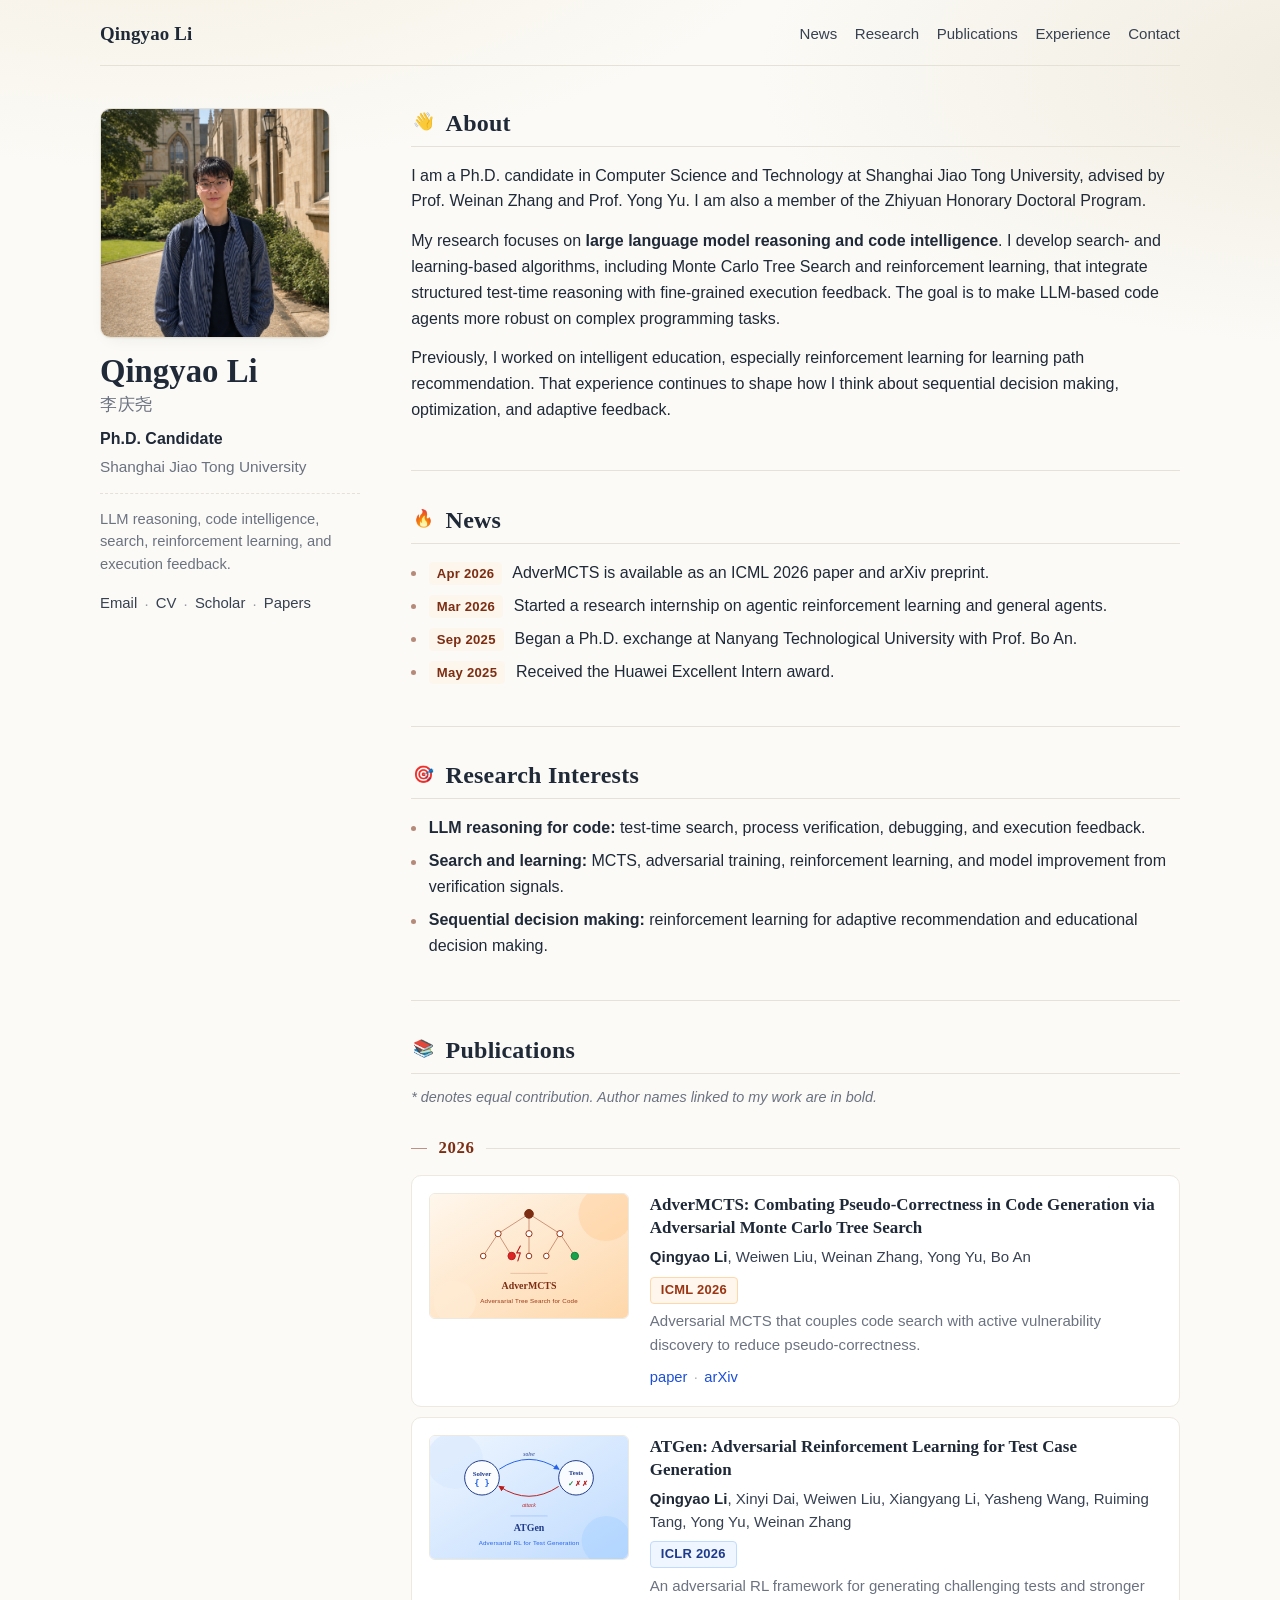
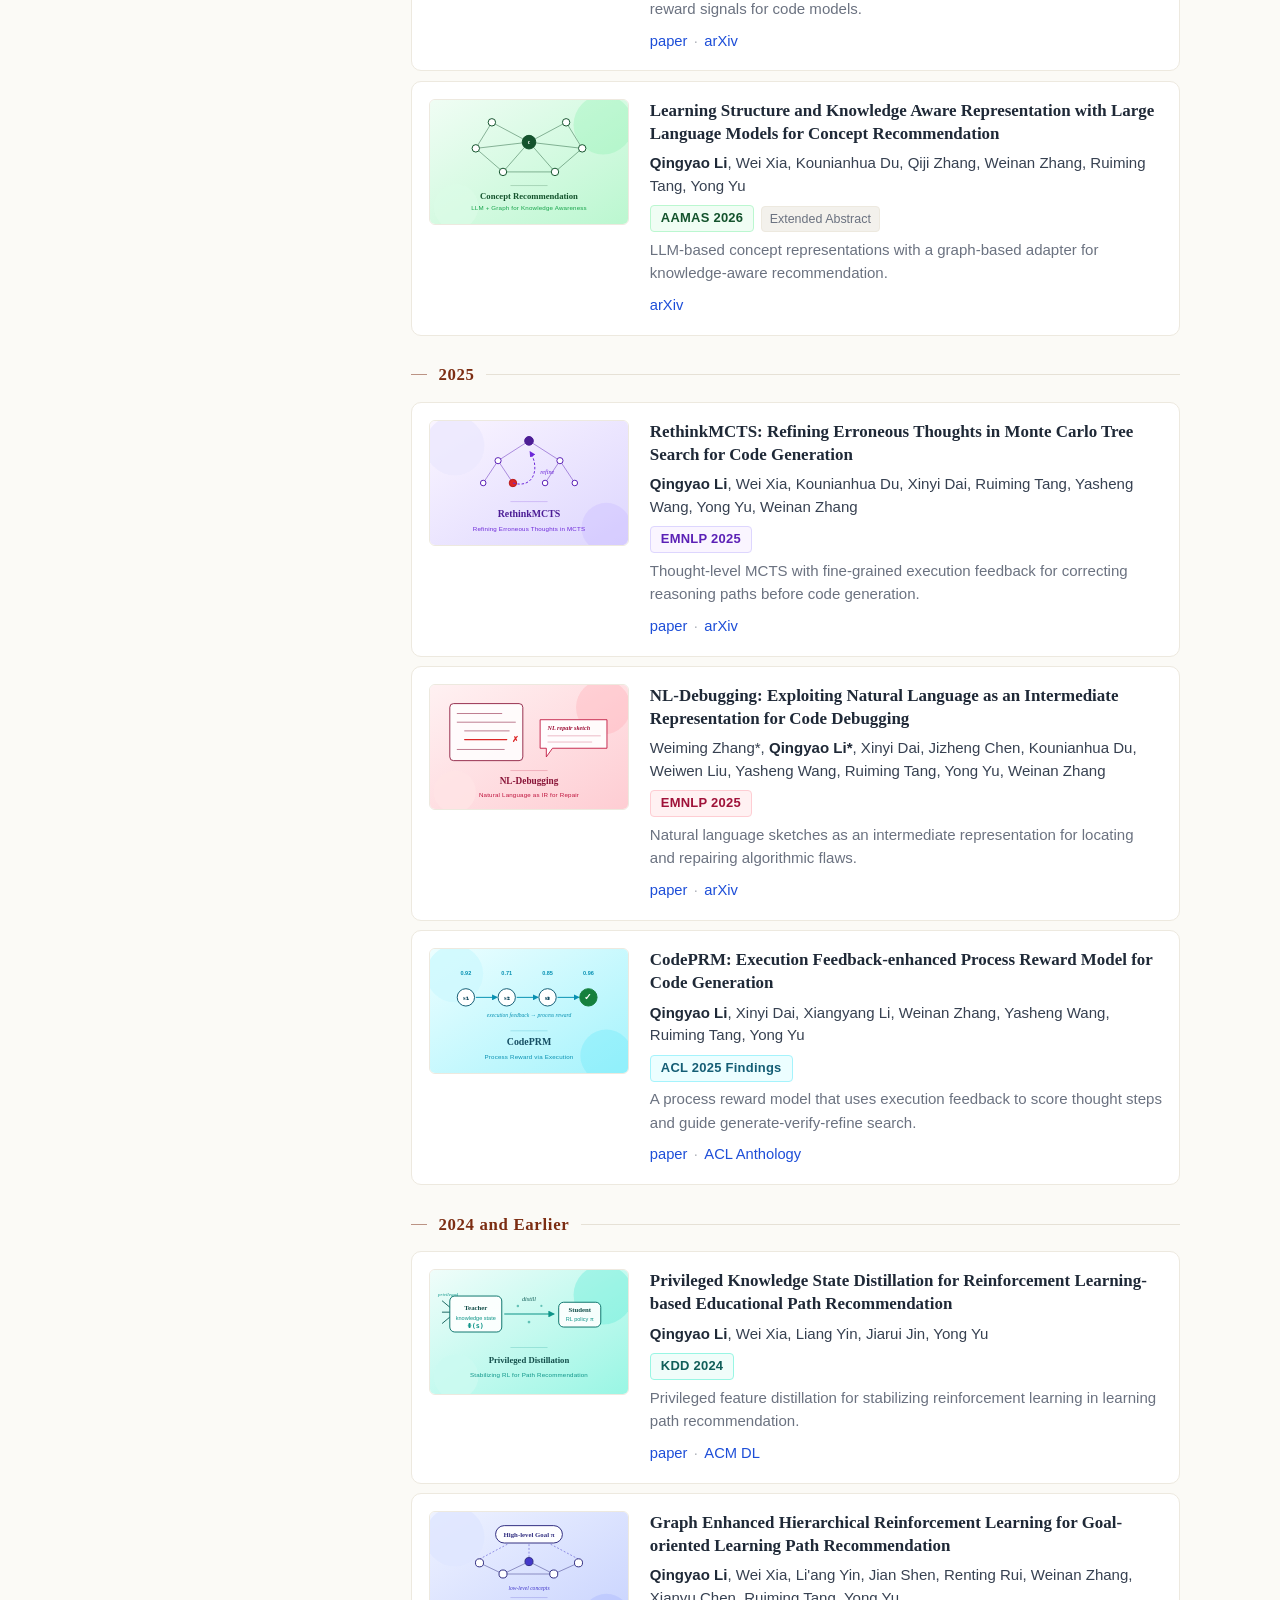
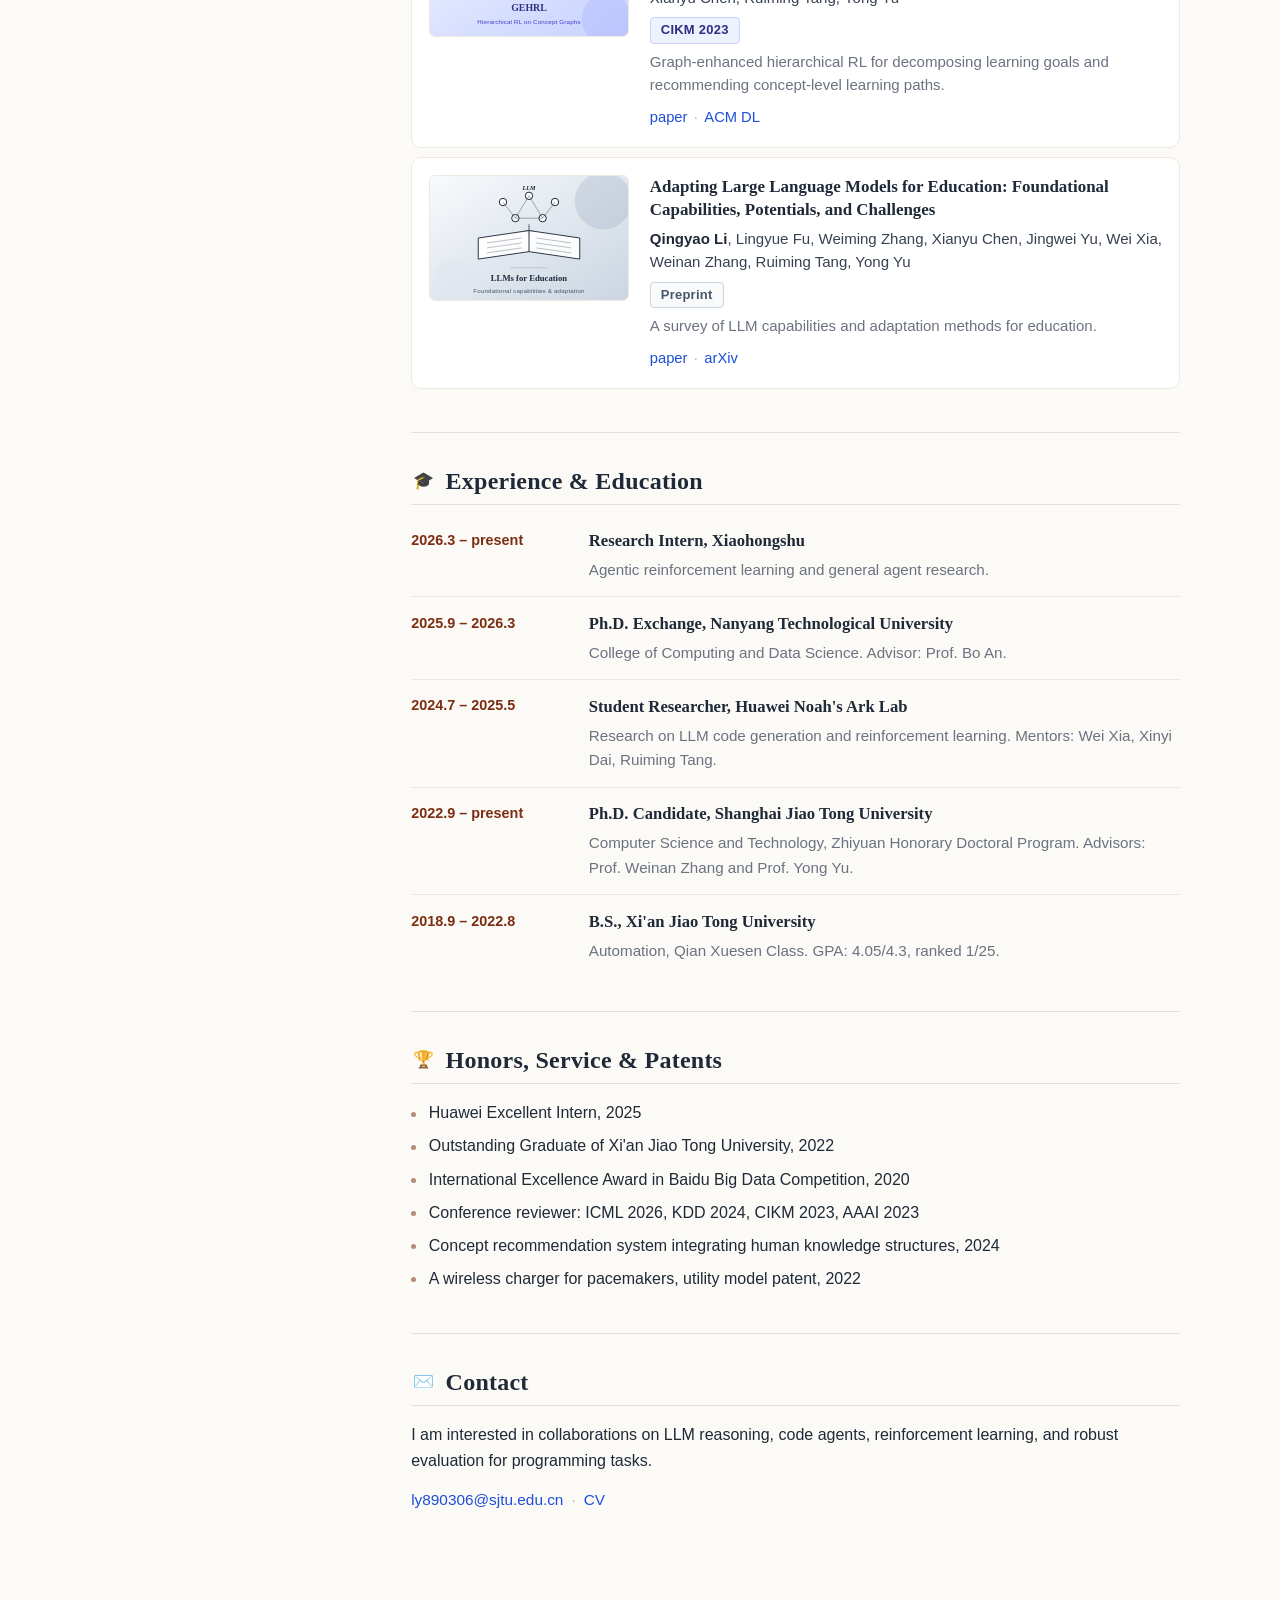
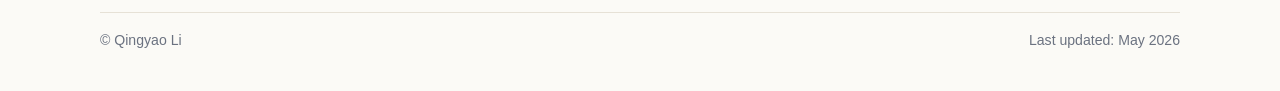
==== index.html @ 9f061610 "Initial academic homepage" ====
<!doctype html>
<html lang="en">
  <head>
    <meta charset="utf-8">
    <meta name="viewport" content="width=device-width, initial-scale=1">
    <title>Qingyao Li</title>
    <meta
      name="description"
      content="Qingyao Li is a Ph.D. candidate at Shanghai Jiao Tong University working on LLM reasoning, code intelligence, search, reinforcement learning, and execution feedback."
    >
    <meta property="og:title" content="Qingyao Li">
    <meta
      property="og:description"
      content="Ph.D. candidate in Computer Science at Shanghai Jiao Tong University. Research on LLM reasoning and code intelligence."
    >
    <meta property="og:type" content="website">
    <meta property="og:image" content="assets/img/profile.png">
    <link rel="stylesheet" href="assets/css/styles.css">
  </head>
  <body>
    <a class="skip-link" href="#main">Skip to content</a>

    <div class="page">
      <header class="topbar">
        <a class="site-name" href="#top">Qingyao Li</a>
        <nav class="topnav" aria-label="Primary navigation">
          <a href="#news">News</a>
          <a href="#research">Research</a>
          <a href="#publications">Publications</a>
          <a href="#experience">Experience</a>
          <a href="#contact">Contact</a>
        </nav>
      </header>

      <div class="layout" id="top">
        <aside class="profile">
          <img class="profile-photo" src="assets/img/profile.png" alt="Portrait of Qingyao Li">
          <h1>Qingyao Li</h1>
          <p class="name-cn">李庆尧</p>
          <p class="role">Ph.D. Candidate</p>
          <p class="affiliation">Shanghai Jiao Tong University</p>
          <p class="focus">LLM reasoning, code intelligence, search, reinforcement learning, and execution feedback.</p>
          <div class="profile-links" aria-label="Profile links">
            <a href="mailto:ly890306@sjtu.edu.cn">Email</a>
            <span aria-hidden="true">·</span>
            <a href="assets/cv/QingyaoLi_CV_English.pdf">CV</a>
            <span aria-hidden="true">·</span>
            <a href="https://scholar.google.com/">Scholar</a>
            <span aria-hidden="true">·</span>
            <a href="#publications">Papers</a>
          </div>
        </aside>

        <main id="main" class="content">
          <section class="intro" aria-labelledby="intro-title">
            <h2 id="intro-title"><span class="h2-icon" aria-hidden="true">👋</span>About</h2>
            <p>
              I am a Ph.D. candidate in Computer Science and Technology at Shanghai Jiao Tong
              University, advised by Prof. Weinan Zhang and Prof. Yong Yu. I am also a member of
              the Zhiyuan Honorary Doctoral Program.
            </p>
            <p>
              My research focuses on <strong>large language model reasoning and code intelligence</strong>.
              I develop search- and learning-based algorithms, including Monte Carlo Tree Search and
              reinforcement learning, that integrate structured test-time reasoning with fine-grained
              execution feedback. The goal is to make LLM-based code agents more robust on complex
              programming tasks.
            </p>
            <p>
              Previously, I worked on intelligent education, especially reinforcement learning for
              learning path recommendation. That experience continues to shape how I think about
              sequential decision making, optimization, and adaptive feedback.
            </p>
          </section>

          <section id="news" aria-labelledby="news-title">
            <h2 id="news-title"><span class="h2-icon" aria-hidden="true">🔥</span>News</h2>
            <ul class="news-list">
              <li><span>Apr 2026</span> AdverMCTS is available as an ICML 2026 paper and arXiv preprint.</li>
              <li><span>Mar 2026</span> Started a research internship on agentic reinforcement learning and general agents.</li>
              <li><span>Sep 2025</span> Began a Ph.D. exchange at Nanyang Technological University with Prof. Bo An.</li>
              <li><span>May 2025</span> Received the Huawei Excellent Intern award.</li>
            </ul>
          </section>

          <section id="research" aria-labelledby="research-title">
            <h2 id="research-title"><span class="h2-icon" aria-hidden="true">🎯</span>Research Interests</h2>
            <ul class="interest-list">
              <li><strong>LLM reasoning for code:</strong> test-time search, process verification, debugging, and execution feedback.</li>
              <li><strong>Search and learning:</strong> MCTS, adversarial training, reinforcement learning, and model improvement from verification signals.</li>
              <li><strong>Sequential decision making:</strong> reinforcement learning for adaptive recommendation and educational decision making.</li>
            </ul>
          </section>

          <section id="publications" aria-labelledby="publications-title">
            <h2 id="publications-title"><span class="h2-icon" aria-hidden="true">📚</span>Publications</h2>
            <p class="note">* denotes equal contribution. Author names linked to my work are in bold.</p>

            <h3 class="year-heading"><span>2026</span></h3>

            <article class="pub-item">
              <a class="pub-teaser" href="https://arxiv.org/abs/2604.10449" aria-label="AdverMCTS teaser">
                <img src="assets/img/teasers/advermcts.svg" alt="MCTS tree with one branch flagged as adversarial — AdverMCTS">
              </a>
              <div class="pub-body">
                <h4>AdverMCTS: Combating Pseudo-Correctness in Code Generation via Adversarial Monte Carlo Tree Search</h4>
                <p class="authors"><strong>Qingyao Li</strong>, Weiwen Liu, Weinan Zhang, Yong Yu, Bo An</p>
                <p class="venue"><span class="venue-badge venue-icml">ICML 2026</span></p>
                <p class="summary">Adversarial MCTS that couples code search with active vulnerability discovery to reduce pseudo-correctness.</p>
                <p class="links">
                  <a href="assets/papers/advermcts-icml2026.pdf">paper</a>
                  <span aria-hidden="true">·</span>
                  <a href="https://arxiv.org/abs/2604.10449">arXiv</a>
                </p>
              </div>
            </article>

            <article class="pub-item">
              <a class="pub-teaser" href="https://arxiv.org/abs/2510.14635" aria-label="ATGen teaser">
                <img src="assets/img/teasers/atgen.svg" alt="Solver and adversary in a min-max loop — ATGen">
              </a>
              <div class="pub-body">
                <h4>ATGen: Adversarial Reinforcement Learning for Test Case Generation</h4>
                <p class="authors"><strong>Qingyao Li</strong>, Xinyi Dai, Weiwen Liu, Xiangyang Li, Yasheng Wang, Ruiming Tang, Yong Yu, Weinan Zhang</p>
                <p class="venue"><span class="venue-badge venue-iclr">ICLR 2026</span></p>
                <p class="summary">An adversarial RL framework for generating challenging tests and stronger reward signals for code models.</p>
                <p class="links">
                  <a href="assets/papers/atgen-iclr2026.pdf">paper</a>
                  <span aria-hidden="true">·</span>
                  <a href="https://arxiv.org/abs/2510.14635">arXiv</a>
                </p>
              </div>
            </article>

            <article class="pub-item">
              <a class="pub-teaser" href="https://arxiv.org/abs/2405.12442" aria-label="Concept Recommendation teaser">
                <img src="assets/img/teasers/concept-rec.svg" alt="Knowledge graph with central concept node — Concept Recommendation">
              </a>
              <div class="pub-body">
                <h4>Learning Structure and Knowledge Aware Representation with Large Language Models for Concept Recommendation</h4>
                <p class="authors"><strong>Qingyao Li</strong>, Wei Xia, Kounianhua Du, Qiji Zhang, Weinan Zhang, Ruiming Tang, Yong Yu</p>
                <p class="venue"><span class="venue-badge venue-aamas">AAMAS 2026</span> <span class="venue-tag">Extended Abstract</span></p>
                <p class="summary">LLM-based concept representations with a graph-based adapter for knowledge-aware recommendation.</p>
                <p class="links">
                  <a href="https://arxiv.org/abs/2405.12442">arXiv</a>
                </p>
              </div>
            </article>

            <h3 class="year-heading"><span>2025</span></h3>

            <article class="pub-item">
              <a class="pub-teaser" href="https://www.arxiv.org/abs/2409.09584" aria-label="RethinkMCTS teaser">
                <img src="assets/img/teasers/rethinkmcts.svg" alt="MCTS tree with rethink loop on an erroneous thought — RethinkMCTS">
              </a>
              <div class="pub-body">
                <h4>RethinkMCTS: Refining Erroneous Thoughts in Monte Carlo Tree Search for Code Generation</h4>
                <p class="authors"><strong>Qingyao Li</strong>, Wei Xia, Kounianhua Du, Xinyi Dai, Ruiming Tang, Yasheng Wang, Yong Yu, Weinan Zhang</p>
                <p class="venue"><span class="venue-badge venue-emnlp">EMNLP 2025</span></p>
                <p class="summary">Thought-level MCTS with fine-grained execution feedback for correcting reasoning paths before code generation.</p>
                <p class="links">
                  <a href="assets/papers/rethinkmcts-emnlp2025.pdf">paper</a>
                  <span aria-hidden="true">·</span>
                  <a href="https://www.arxiv.org/abs/2409.09584">arXiv</a>
                </p>
              </div>
            </article>

            <article class="pub-item">
              <a class="pub-teaser" href="https://arxiv.org/abs/2505.15356" aria-label="NL-Debugging teaser">
                <img src="assets/img/teasers/nl-debugging.svg" alt="Code block with a natural language repair sketch — NL-Debugging">
              </a>
              <div class="pub-body">
                <h4>NL-Debugging: Exploiting Natural Language as an Intermediate Representation for Code Debugging</h4>
                <p class="authors">Weiming Zhang*, <strong>Qingyao Li*</strong>, Xinyi Dai, Jizheng Chen, Kounianhua Du, Weiwen Liu, Yasheng Wang, Ruiming Tang, Yong Yu, Weinan Zhang</p>
                <p class="venue"><span class="venue-badge venue-emnlp-rose">EMNLP 2025</span></p>
                <p class="summary">Natural language sketches as an intermediate representation for locating and repairing algorithmic flaws.</p>
                <p class="links">
                  <a href="assets/papers/nl-debugging-emnlp2025.pdf">paper</a>
                  <span aria-hidden="true">·</span>
                  <a href="https://arxiv.org/abs/2505.15356">arXiv</a>
                </p>
              </div>
            </article>

            <article class="pub-item">
              <a class="pub-teaser" href="https://aclanthology.org/2025.findings-acl.428.pdf" aria-label="CodePRM teaser">
                <img src="assets/img/teasers/codeprm.svg" alt="Chain of thought steps with process reward scores — CodePRM">
              </a>
              <div class="pub-body">
                <h4>CodePRM: Execution Feedback-enhanced Process Reward Model for Code Generation</h4>
                <p class="authors"><strong>Qingyao Li</strong>, Xinyi Dai, Xiangyang Li, Weinan Zhang, Yasheng Wang, Ruiming Tang, Yong Yu</p>
                <p class="venue"><span class="venue-badge venue-acl">ACL 2025 Findings</span></p>
                <p class="summary">A process reward model that uses execution feedback to score thought steps and guide generate-verify-refine search.</p>
                <p class="links">
                  <a href="assets/papers/codeprm-acl2025.pdf">paper</a>
                  <span aria-hidden="true">·</span>
                  <a href="https://aclanthology.org/2025.findings-acl.428.pdf">ACL Anthology</a>
                </p>
              </div>
            </article>

            <h3 class="year-heading"><span>2024 and Earlier</span></h3>

            <article class="pub-item">
              <a class="pub-teaser" href="https://dl.acm.org/doi/10.1145/3637528.3671872" aria-label="PFD teaser">
                <img src="assets/img/teasers/pfd.svg" alt="Privileged teacher distilling knowledge to an RL student policy — PFD">
              </a>
              <div class="pub-body">
                <h4>Privileged Knowledge State Distillation for Reinforcement Learning-based Educational Path Recommendation</h4>
                <p class="authors"><strong>Qingyao Li</strong>, Wei Xia, Liang Yin, Jiarui Jin, Yong Yu</p>
                <p class="venue"><span class="venue-badge venue-kdd">KDD 2024</span></p>
                <p class="summary">Privileged feature distillation for stabilizing reinforcement learning in learning path recommendation.</p>
                <p class="links">
                  <a href="assets/papers/pfd-kdd2024.pdf">paper</a>
                  <span aria-hidden="true">·</span>
                  <a href="https://dl.acm.org/doi/10.1145/3637528.3671872">ACM DL</a>
                </p>
              </div>
            </article>

            <article class="pub-item">
              <a class="pub-teaser" href="https://dl.acm.org/doi/10.1145/3583780.3614897" aria-label="GEHRL teaser">
                <img src="assets/img/teasers/gehrl.svg" alt="High-level policy steering a graph of low-level concepts — GEHRL">
              </a>
              <div class="pub-body">
                <h4>Graph Enhanced Hierarchical Reinforcement Learning for Goal-oriented Learning Path Recommendation</h4>
                <p class="authors"><strong>Qingyao Li</strong>, Wei Xia, Li'ang Yin, Jian Shen, Renting Rui, Weinan Zhang, Xianyu Chen, Ruiming Tang, Yong Yu</p>
                <p class="venue"><span class="venue-badge venue-cikm">CIKM 2023</span></p>
                <p class="summary">Graph-enhanced hierarchical RL for decomposing learning goals and recommending concept-level learning paths.</p>
                <p class="links">
                  <a href="assets/papers/gehrl-cikm2023.pdf">paper</a>
                  <span aria-hidden="true">·</span>
                  <a href="https://dl.acm.org/doi/10.1145/3583780.3614897">ACM DL</a>
                </p>
              </div>
            </article>

            <article class="pub-item">
              <a class="pub-teaser" href="https://arxiv.org/abs/2401.08664" aria-label="LLM4Edu survey teaser">
                <img src="assets/img/teasers/llm-edu.svg" alt="Open book topped with a small neural-network glyph — LLM for Education">
              </a>
              <div class="pub-body">
                <h4>Adapting Large Language Models for Education: Foundational Capabilities, Potentials, and Challenges</h4>
                <p class="authors"><strong>Qingyao Li</strong>, Lingyue Fu, Weiming Zhang, Xianyu Chen, Jingwei Yu, Wei Xia, Weinan Zhang, Ruiming Tang, Yong Yu</p>
                <p class="venue"><span class="venue-badge venue-preprint">Preprint</span></p>
                <p class="summary">A survey of LLM capabilities and adaptation methods for education.</p>
                <p class="links">
                  <a href="assets/papers/llm-education-survey.pdf">paper</a>
                  <span aria-hidden="true">·</span>
                  <a href="https://arxiv.org/abs/2401.08664">arXiv</a>
                </p>
              </div>
            </article>
          </section>

          <section id="experience" aria-labelledby="experience-title">
            <h2 id="experience-title"><span class="h2-icon" aria-hidden="true">🎓</span>Experience &amp; Education</h2>
            <div class="entry">
              <span>2026.3 – present</span>
              <div>
                <h3>Research Intern, Xiaohongshu</h3>
                <p>Agentic reinforcement learning and general agent research.</p>
              </div>
            </div>
            <div class="entry">
              <span>2025.9 – 2026.3</span>
              <div>
                <h3>Ph.D. Exchange, Nanyang Technological University</h3>
                <p>College of Computing and Data Science. Advisor: Prof. Bo An.</p>
              </div>
            </div>
            <div class="entry">
              <span>2024.7 – 2025.5</span>
              <div>
                <h3>Student Researcher, Huawei Noah's Ark Lab</h3>
                <p>Research on LLM code generation and reinforcement learning. Mentors: Wei Xia, Xinyi Dai, Ruiming Tang.</p>
              </div>
            </div>
            <div class="entry">
              <span>2022.9 – present</span>
              <div>
                <h3>Ph.D. Candidate, Shanghai Jiao Tong University</h3>
                <p>Computer Science and Technology, Zhiyuan Honorary Doctoral Program. Advisors: Prof. Weinan Zhang and Prof. Yong Yu.</p>
              </div>
            </div>
            <div class="entry">
              <span>2018.9 – 2022.8</span>
              <div>
                <h3>B.S., Xi'an Jiao Tong University</h3>
                <p>Automation, Qian Xuesen Class. GPA: 4.05/4.3, ranked 1/25.</p>
              </div>
            </div>
          </section>

          <section aria-labelledby="service-title">
            <h2 id="service-title"><span class="h2-icon" aria-hidden="true">🏆</span>Honors, Service &amp; Patents</h2>
            <ul class="plain-list">
              <li>Huawei Excellent Intern, 2025</li>
              <li>Outstanding Graduate of Xi'an Jiao Tong University, 2022</li>
              <li>International Excellence Award in Baidu Big Data Competition, 2020</li>
              <li>Conference reviewer: ICML 2026, KDD 2024, CIKM 2023, AAAI 2023</li>
              <li>Concept recommendation system integrating human knowledge structures, 2024</li>
              <li>A wireless charger for pacemakers, utility model patent, 2022</li>
            </ul>
          </section>

          <section id="contact" aria-labelledby="contact-title">
            <h2 id="contact-title"><span class="h2-icon" aria-hidden="true">✉️</span>Contact</h2>
            <p>
              I am interested in collaborations on LLM reasoning, code agents, reinforcement learning,
              and robust evaluation for programming tasks.
            </p>
            <p class="links">
              <a href="mailto:ly890306@sjtu.edu.cn">ly890306@sjtu.edu.cn</a>
              <span aria-hidden="true">·</span>
              <a href="assets/cv/QingyaoLi_CV_English.pdf">CV</a>
            </p>
          </section>
        </main>
      </div>

      <footer class="footer">
        <span>© Qingyao Li</span>
        <span>Last updated: May 2026</span>
      </footer>
    </div>
  </body>
</html>
---- assets/css/styles.css ----
:root {
  --bg: #fbfaf6;
  --paper: #ffffff;
  --ink: #1f2937;
  --ink-soft: #374151;
  --muted: #6b7280;
  --faint: #f3f1ec;
  --line: #e6e1d6;
  --line-soft: #ede9df;
  --link: #1d4ed8;
  --link-visited: #6d28d9;
  --accent: #7c2d12;
  --accent-soft: #fdf6ed;
  --shadow: 0 1px 2px rgba(31, 41, 55, 0.04), 0 6px 18px -10px rgba(31, 41, 55, 0.12);
}

* {
  box-sizing: border-box;
}

html {
  scroll-behavior: smooth;
}

body {
  margin: 0;
  color: var(--ink);
  background: var(--bg);
  background-image:
    radial-gradient(1100px 480px at 12% -120px, #f5efe1 0%, rgba(245, 239, 225, 0) 60%),
    radial-gradient(900px 420px at 105% 8%, #f1ece0 0%, rgba(241, 236, 224, 0) 65%);
  background-attachment: fixed;
  font-family: "Inter", -apple-system, BlinkMacSystemFont, "Segoe UI", Roboto, Helvetica, Arial, sans-serif;
  font-size: 16px;
  line-height: 1.62;
  overflow-x: hidden;
  -webkit-font-smoothing: antialiased;
  -moz-osx-font-smoothing: grayscale;
}

a {
  color: var(--link);
  text-decoration: none;
  transition: color 120ms ease;
}

a:visited {
  color: var(--link-visited);
}

a:hover {
  text-decoration: underline;
  text-underline-offset: 2px;
}

img {
  display: block;
  max-width: 100%;
}

.skip-link {
  position: absolute;
  left: 1rem;
  top: 0.5rem;
  z-index: 100;
  padding: 0.4rem 0.65rem;
  color: #ffffff;
  background: var(--ink);
  border-radius: 4px;
  transform: translateY(-140%);
}

.skip-link:focus {
  transform: translateY(0);
}

.page {
  width: min(1080px, calc(100% - 40px));
  margin: 0 auto;
}

/* Top bar */
.topbar {
  display: flex;
  align-items: center;
  justify-content: space-between;
  gap: 1rem;
  padding: 1.2rem 0 0.95rem;
  border-bottom: 1px solid var(--line);
}

.site-name {
  color: var(--ink);
  font-family: Georgia, "Times New Roman", serif;
  font-weight: 700;
  font-size: 1.18rem;
  letter-spacing: 0.01em;
}

.site-name:visited {
  color: var(--ink);
}

.topnav {
  display: flex;
  flex-wrap: wrap;
  gap: 1.1rem;
  justify-content: flex-end;
  font-size: 0.94rem;
}

.topnav a {
  color: var(--ink-soft);
  position: relative;
}

.topnav a:hover {
  color: var(--accent);
  text-decoration: none;
}

.topnav a:hover::after {
  transform: scaleX(1);
}

.topnav a::after {
  content: "";
  position: absolute;
  left: 0;
  right: 0;
  bottom: -4px;
  height: 1.5px;
  background: var(--accent);
  transform: scaleX(0);
  transform-origin: left;
  transition: transform 180ms ease;
}

/* Layout */
.layout {
  display: grid;
  grid-template-columns: 260px minmax(0, 1fr);
  gap: 3.2rem;
  align-items: start;
  padding-top: 2.6rem;
}

/* Profile sidebar */
.profile {
  position: sticky;
  top: 1.5rem;
}

.profile-photo {
  width: 230px;
  aspect-ratio: 1 / 1;
  object-fit: cover;
  object-position: 50% 34%;
  border: 1px solid var(--line);
  border-radius: 10px;
  box-shadow: var(--shadow);
}

.profile h1 {
  margin: 1.05rem 0 0.05rem;
  font-family: Georgia, "Times New Roman", serif;
  font-size: 2.05rem;
  line-height: 1.08;
  letter-spacing: 0;
}

.name-cn {
  margin: 0 0 0.5rem;
  color: var(--muted);
  font-family: Georgia, "Times New Roman", serif;
  font-size: 1.05rem;
  letter-spacing: 0.04em;
}

.role,
.affiliation,
.focus {
  margin: 0.18rem 0;
  color: var(--muted);
}

.role {
  color: var(--ink);
  font-weight: 600;
  font-size: 1rem;
}

.affiliation {
  font-size: 0.96rem;
}

.focus {
  margin-top: 0.85rem;
  padding-top: 0.85rem;
  border-top: 1px dashed var(--line);
  font-size: 0.92rem;
  line-height: 1.55;
}

.profile-links {
  margin-top: 0.95rem;
  display: flex;
  flex-wrap: wrap;
  gap: 0.45rem;
  align-items: center;
  font-size: 0.93rem;
}

.profile-links span {
  color: var(--muted);
  opacity: 0.7;
}

.profile-links a {
  color: var(--ink-soft);
  border-bottom: 1px solid transparent;
  transition: border-color 120ms ease, color 120ms ease;
}

.profile-links a:hover {
  color: var(--accent);
  border-bottom-color: var(--accent);
  text-decoration: none;
}

/* Content */
.content {
  min-width: 0;
}

section {
  padding: 0 0 2.1rem;
  margin: 0 0 2.1rem;
  border-bottom: 1px solid var(--line);
}

section:last-of-type {
  border-bottom: 0;
}

h2 {
  display: flex;
  align-items: center;
  gap: 0.55rem;
  margin: 0 0 1rem;
  padding-bottom: 0.5rem;
  border-bottom: 1px solid var(--line);
  font-family: Georgia, "Times New Roman", serif;
  font-size: 1.5rem;
  line-height: 1.25;
  letter-spacing: 0.01em;
  color: var(--ink);
}

h2 .h2-icon {
  display: inline-flex;
  align-items: center;
  justify-content: center;
  width: 1.6rem;
  height: 1.6rem;
  font-size: 1.05rem;
  filter: saturate(0.9);
}

.intro p,
section > p {
  margin: 0 0 0.85rem;
}

/* News */
.news-list,
.interest-list,
.plain-list {
  margin: 0;
  padding-left: 0;
  list-style: none;
}

.news-list li,
.interest-list li,
.plain-list li {
  margin: 0.45rem 0;
  padding-left: 1.1rem;
  position: relative;
}

.news-list li::before,
.interest-list li::before,
.plain-list li::before {
  content: "";
  position: absolute;
  left: 0;
  top: 0.7rem;
  width: 5px;
  height: 5px;
  border-radius: 50%;
  background: var(--accent);
  opacity: 0.55;
}

.news-list span {
  display: inline-block;
  margin-right: 0.4rem;
  padding: 1px 8px;
  border-radius: 4px;
  background: var(--accent-soft);
  color: var(--accent);
  font-size: 0.82rem;
  font-weight: 600;
  letter-spacing: 0.02em;
}

.note {
  margin: -0.25rem 0 1.1rem;
  color: var(--muted);
  font-size: 0.9rem;
  font-style: italic;
}

/* Year heading */
.year-heading {
  margin: 1.6rem 0 0.85rem;
  font-family: Georgia, "Times New Roman", serif;
  font-size: 1.05rem;
  font-weight: 700;
  letter-spacing: 0.04em;
  color: var(--accent);
  display: flex;
  align-items: center;
  gap: 0.7rem;
}

.year-heading::before,
.year-heading::after {
  content: "";
  flex: 0 0 auto;
}

.year-heading::before {
  width: 16px;
  height: 1px;
  background: var(--accent);
  opacity: 0.5;
}

.year-heading::after {
  flex: 1;
  height: 1px;
  background: var(--line);
}

.year-heading span {
  flex: 0 0 auto;
}

/* Publication card */
.pub-item {
  display: grid;
  grid-template-columns: 200px minmax(0, 1fr);
  gap: 1.3rem;
  padding: 1.05rem;
  margin: 0.6rem 0;
  background: var(--paper);
  border: 1px solid var(--line-soft);
  border-radius: 10px;
  transition: box-shadow 180ms ease, transform 180ms ease, border-color 180ms ease;
}

.pub-item:hover {
  box-shadow: var(--shadow);
  border-color: var(--line);
  transform: translateY(-1px);
}

.pub-teaser {
  display: block;
  align-self: start;
  border-radius: 6px;
  overflow: hidden;
  border: 1px solid var(--line-soft);
  background: #fff;
  transition: transform 220ms ease;
}

.pub-teaser:hover {
  text-decoration: none;
  transform: scale(1.01);
}

.pub-teaser img {
  width: 100%;
  height: auto;
  display: block;
}

.pub-body {
  min-width: 0;
  display: flex;
  flex-direction: column;
  gap: 0.35rem;
}

.pub-body h4 {
  margin: 0 0 0.1rem;
  font-family: Georgia, "Times New Roman", serif;
  font-size: 1.06rem;
  font-weight: 600;
  line-height: 1.36;
  letter-spacing: 0;
  color: var(--ink);
}

.pub-body p {
  margin: 0;
}

.authors {
  color: var(--ink-soft);
  font-size: 0.94rem;
  line-height: 1.5;
}

.authors strong {
  color: var(--ink);
  font-weight: 600;
}

.venue {
  margin-top: 0.15rem !important;
  display: flex;
  flex-wrap: wrap;
  gap: 0.4rem;
  align-items: center;
}

/* Conference badges */
.venue-badge {
  display: inline-block;
  padding: 2px 10px;
  border-radius: 4px;
  font-size: 0.81rem;
  font-weight: 600;
  letter-spacing: 0.02em;
  border: 1px solid;
  white-space: nowrap;
}

.venue-tag {
  display: inline-block;
  padding: 2px 8px;
  border-radius: 4px;
  font-size: 0.78rem;
  color: var(--muted);
  background: var(--faint);
  border: 1px solid var(--line-soft);
  font-weight: 500;
}

.venue-icml {
  background: #fff7ed;
  color: #9a3412;
  border-color: #fed7aa;
}

.venue-iclr {
  background: #eff6ff;
  color: #1e3a8a;
  border-color: #bfdbfe;
}

.venue-aamas {
  background: #f0fdf4;
  color: #14532d;
  border-color: #bbf7d0;
}

.venue-emnlp {
  background: #faf5ff;
  color: #5b21b6;
  border-color: #ddd6fe;
}

.venue-emnlp-rose {
  background: #fff1f2;
  color: #9f1239;
  border-color: #fecdd3;
}

.venue-acl {
  background: #ecfeff;
  color: #155e75;
  border-color: #a5f3fc;
}

.venue-kdd {
  background: #f0fdfa;
  color: #115e59;
  border-color: #99f6e4;
}

.venue-cikm {
  background: #eef2ff;
  color: #312e81;
  border-color: #c7d2fe;
}

.venue-preprint {
  background: #f8fafc;
  color: #475569;
  border-color: #cbd5e1;
}

.summary {
  color: var(--muted);
  font-size: 0.94rem;
  line-height: 1.55;
}

.pub-body .links {
  margin-top: 0.25rem;
  display: flex;
  flex-wrap: wrap;
  gap: 0.4rem;
  align-items: center;
  font-size: 0.92rem;
}

.pub-body .links a {
  color: var(--link);
  font-weight: 500;
}

.pub-body .links span {
  color: var(--muted);
  opacity: 0.55;
}

/* Experience entries */
.entry {
  display: grid;
  grid-template-columns: 160px minmax(0, 1fr);
  gap: 1.1rem;
  padding: 0.85rem 0;
  border-top: 1px solid var(--line-soft);
}

.entry:first-of-type {
  border-top: 0;
  padding-top: 0.4rem;
}

.entry > span {
  color: var(--accent);
  font-weight: 600;
  font-size: 0.9rem;
  font-variant-numeric: tabular-nums;
  padding-top: 0.05rem;
}

.entry h3 {
  margin: 0 0 0.2rem;
  font-family: Georgia, "Times New Roman", serif;
  font-size: 1.04rem;
  font-weight: 600;
  letter-spacing: 0;
  color: var(--ink);
}

.entry p {
  margin: 0;
  color: var(--muted);
  font-size: 0.95rem;
}

/* Contact links */
#contact .links {
  display: flex;
  flex-wrap: wrap;
  gap: 0.5rem;
  align-items: center;
  font-size: 0.96rem;
}

#contact .links span {
  color: var(--muted);
  opacity: 0.55;
}

/* Footer */
.footer {
  display: flex;
  justify-content: space-between;
  gap: 1rem;
  padding: 1rem 0 2.4rem;
  border-top: 1px solid var(--line);
  color: var(--muted);
  font-size: 0.88rem;
  margin-top: 1.2rem;
}

/* Responsive */
@media (max-width: 900px) {
  .layout {
    grid-template-columns: 230px minmax(0, 1fr);
    gap: 2.2rem;
  }

  .profile-photo {
    width: 200px;
  }

  .pub-item {
    grid-template-columns: 170px minmax(0, 1fr);
    gap: 1.1rem;
  }
}

@media (max-width: 760px) {
  .page {
    width: min(100% - 28px, 1080px);
  }

  .topbar {
    align-items: flex-start;
    flex-direction: column;
    gap: 0.7rem;
  }

  .topnav {
    justify-content: flex-start;
    gap: 0.95rem;
  }

  .layout {
    grid-template-columns: 1fr;
    gap: 1.8rem;
    padding-top: 1.8rem;
  }

  .profile {
    position: static;
    display: grid;
    grid-template-columns: 140px minmax(0, 1fr);
    column-gap: 1.1rem;
    align-items: start;
  }

  .profile-photo {
    grid-row: span 6;
    width: 140px;
  }

  .profile h1 {
    margin-top: 0;
    font-size: 1.7rem;
  }

  .focus {
    grid-column: 1 / -1;
    margin-top: 0.4rem;
  }

  .profile-links {
    grid-column: 1 / -1;
  }

  .pub-item {
    grid-template-columns: 1fr;
    gap: 0.85rem;
    padding: 0.95rem;
  }

  .pub-teaser {
    max-width: 240px;
  }

  .entry {
    grid-template-columns: 1fr;
    gap: 0.15rem;
  }

  .entry > span {
    font-size: 0.85rem;
  }
}

@media (max-width: 520px) {
  body {
    font-size: 15px;
  }

  .page {
    width: min(100% - 24px, 1080px);
  }

  .profile {
    grid-template-columns: 1fr;
  }

  .profile-photo {
    grid-row: auto;
    width: 100%;
    max-width: 240px;
    aspect-ratio: 1 / 1;
  }

  .profile h1 {
    margin-top: 0.85rem;
    font-size: 1.85rem;
  }

  .footer {
    flex-direction: column;
    gap: 0.4rem;
  }

  h2 {
    font-size: 1.32rem;
  }

  .pub-body h4 {
    font-size: 1rem;
  }
}
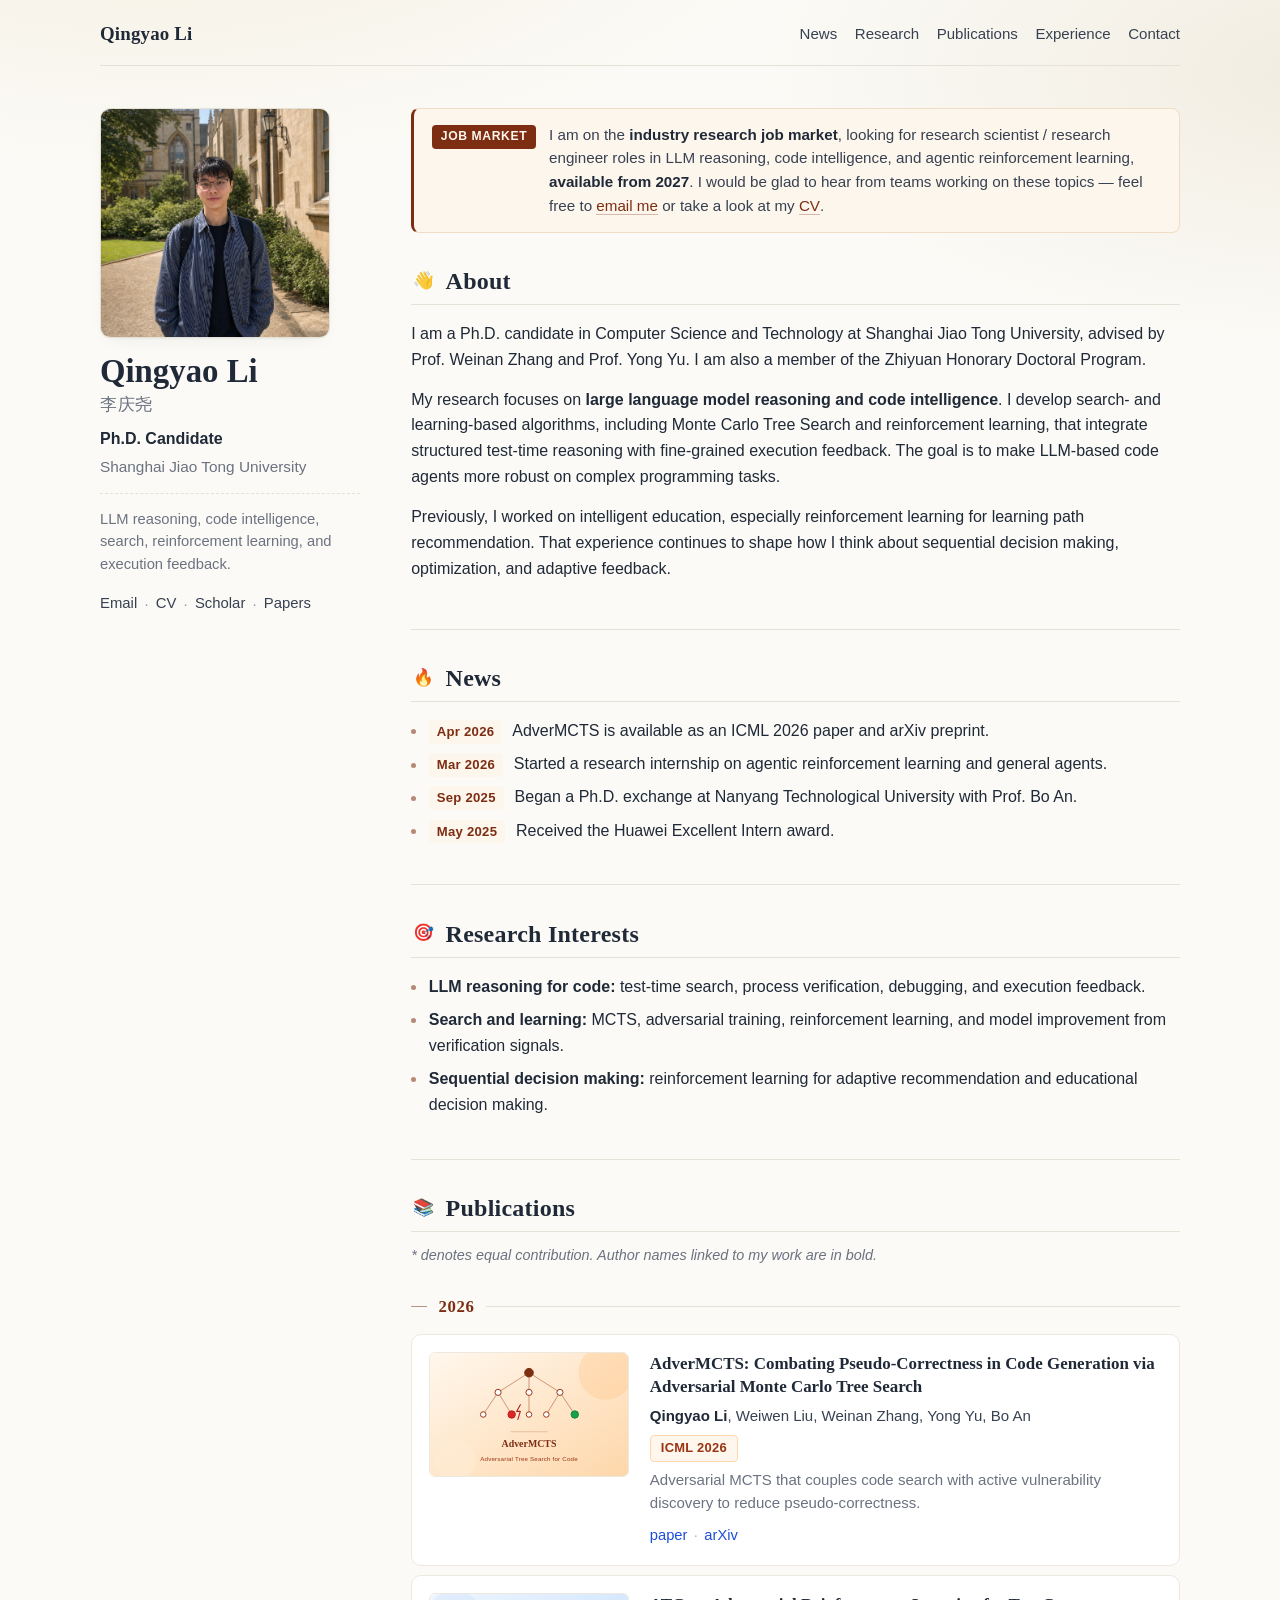
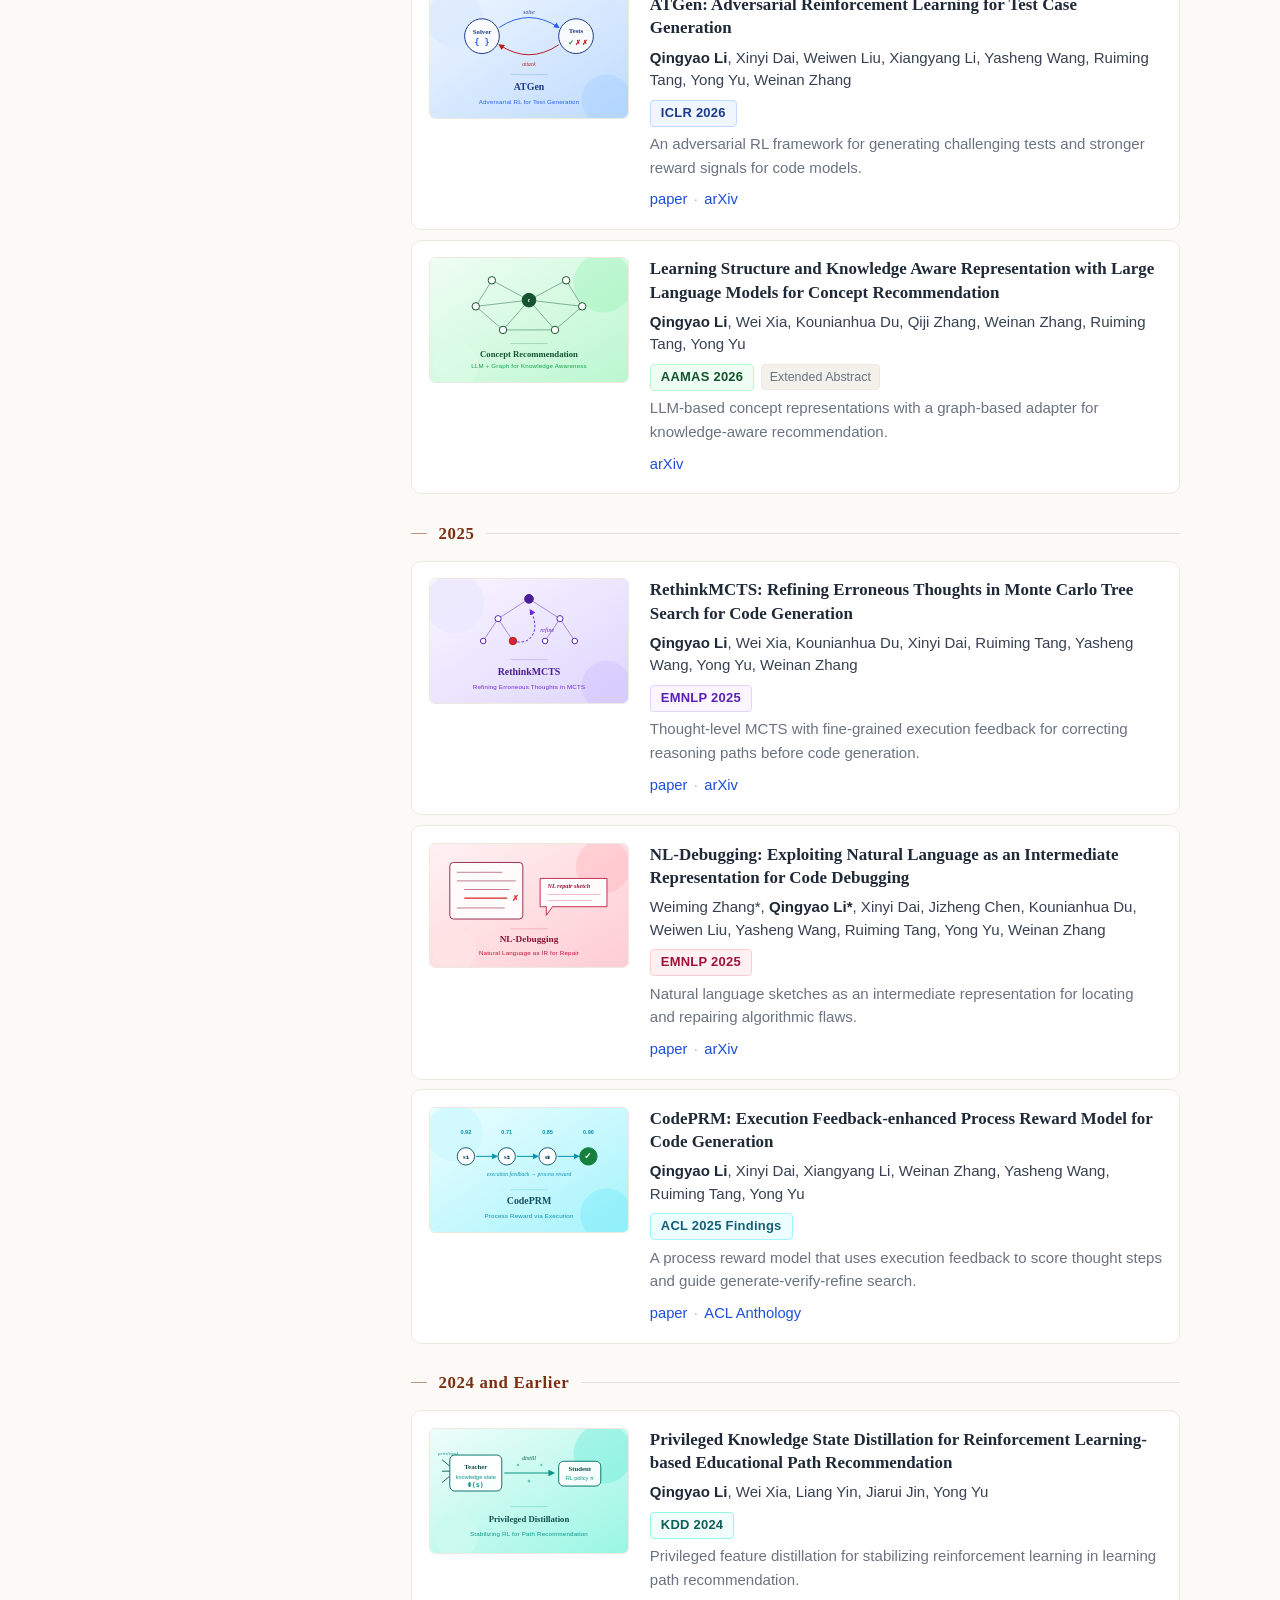
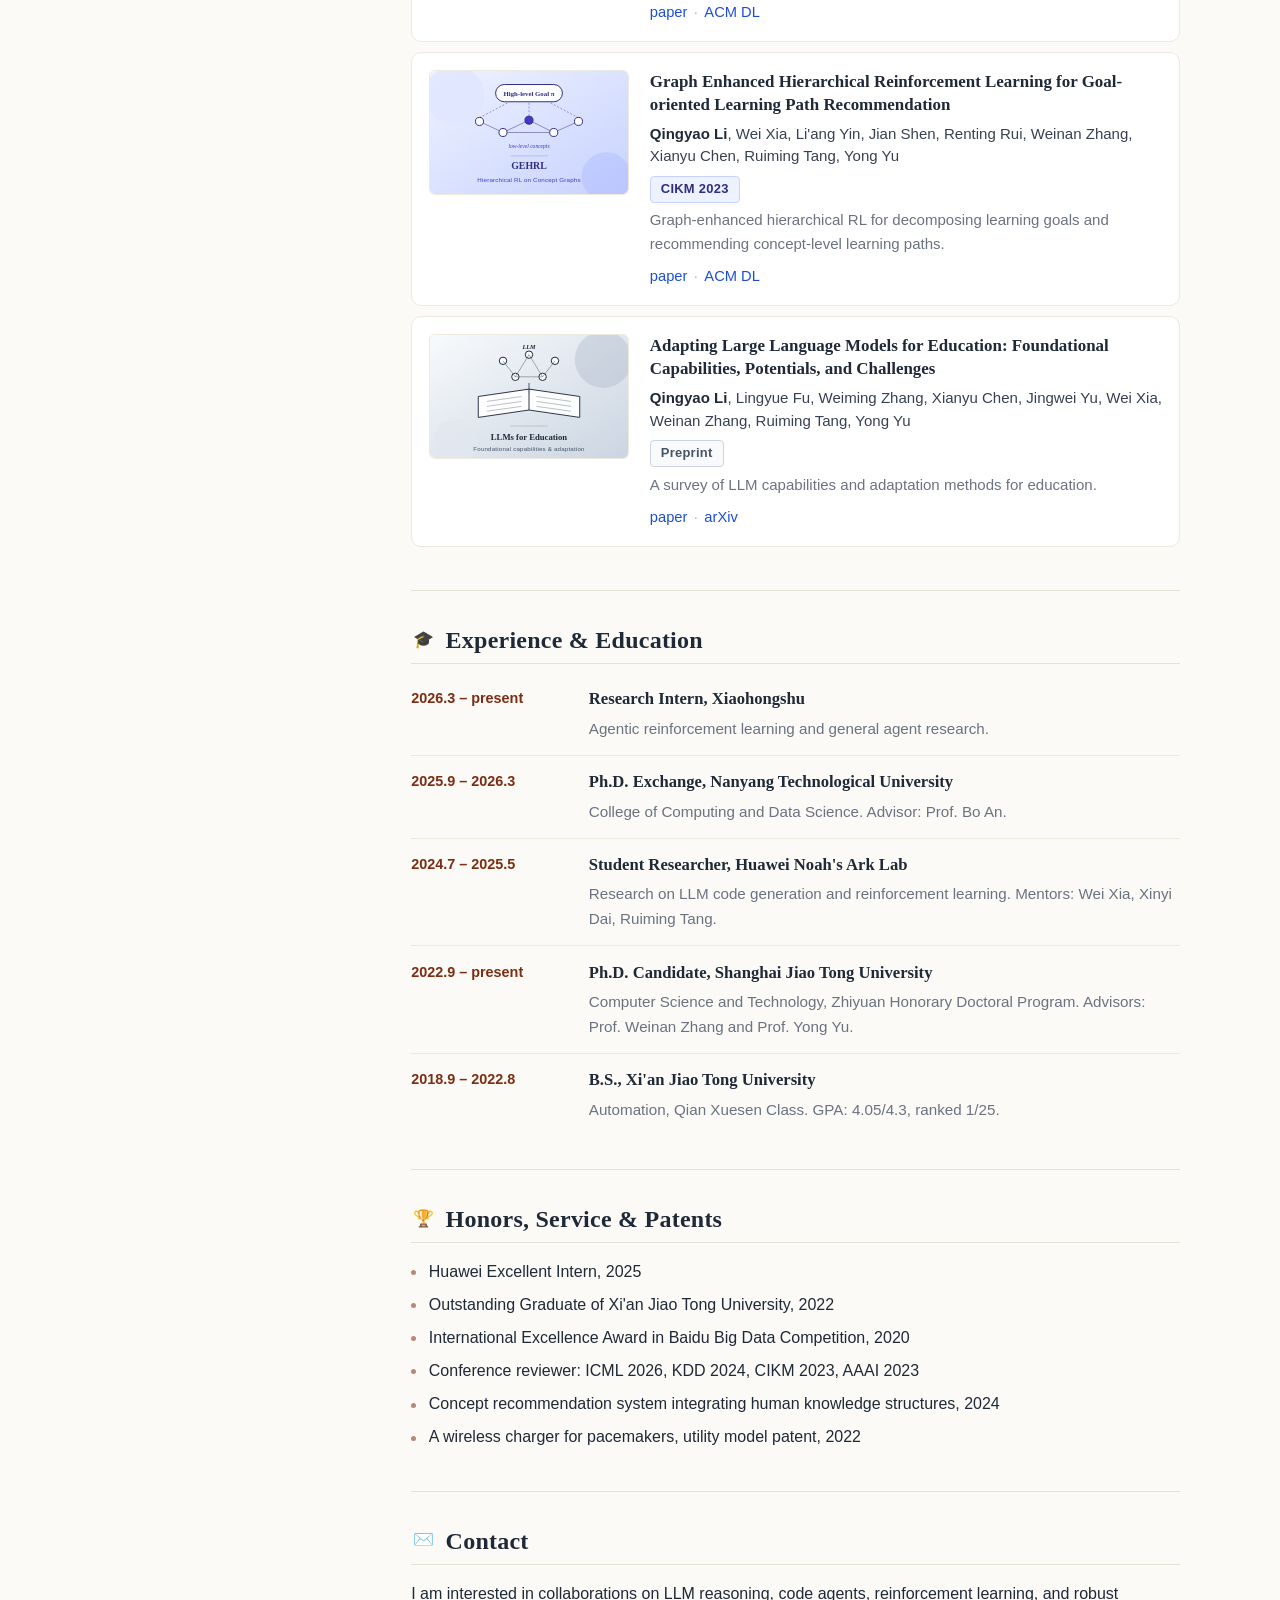
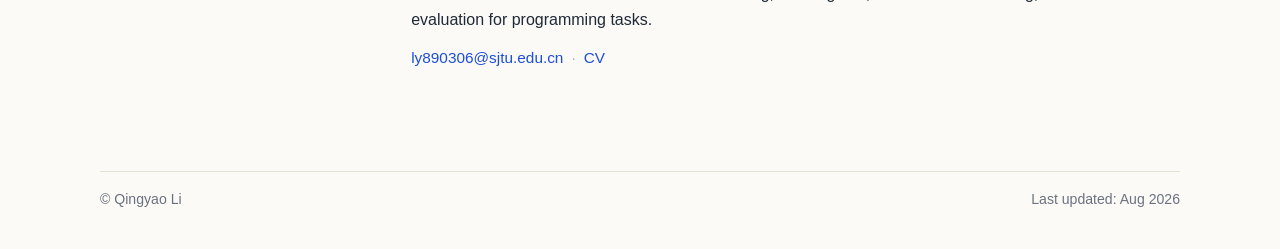
==== commit b8077d9a: "Add job market notice to homepage Highlighted callout above About: industry research roles in LLM re" ====
--- a/index.html
+++ b/index.html
@@ -15,6 +15,25 @@
     >
     <meta property="og:type" content="website">
     <meta property="og:image" content="assets/img/profile.png">
+    <script type="application/ld+json">
+    {
+      "@context": "https://schema.org",
+      "@type": "Person",
+      "name": "Qingyao Li",
+      "alternateName": "李庆尧",
+      "url": "https://simonlqy.github.io/",
+      "image": "https://simonlqy.github.io/assets/img/profile.png",
+      "jobTitle": "Ph.D. Candidate",
+      "affiliation": {
+        "@type": "CollegeOrUniversity",
+        "name": "Shanghai Jiao Tong University"
+      },
+      "email": "mailto:ly890306@sjtu.edu.cn",
+      "sameAs": [
+        "https://scholar.google.com/citations?hl=zh-CN&user=PplsT-oAAAAJ"
+      ]
+    }
+    </script>
     <link rel="stylesheet" href="assets/css/styles.css">
   </head>
   <body>
@@ -45,13 +64,25 @@
             <span aria-hidden="true">·</span>
             <a href="assets/cv/QingyaoLi_CV_English.pdf">CV</a>
             <span aria-hidden="true">·</span>
-            <a href="https://scholar.google.com/">Scholar</a>
+            <a href="https://scholar.google.com/citations?hl=zh-CN&amp;user=PplsT-oAAAAJ">Scholar</a>
             <span aria-hidden="true">·</span>
             <a href="#publications">Papers</a>
           </div>
         </aside>
 
         <main id="main" class="content">
+          <aside class="job-market" aria-label="Job market status">
+            <span class="job-market-tag">Job Market</span>
+            <p>
+              I am on the <strong>industry research job market</strong>, looking for research
+              scientist / research engineer roles in LLM reasoning, code intelligence, and agentic
+              reinforcement learning, <strong>available from 2027</strong>. I would be glad to hear
+              from teams working on these topics — feel free to
+              <a href="mailto:ly890306@sjtu.edu.cn">email me</a> or take a look at my
+              <a href="assets/cv/QingyaoLi_CV_English.pdf">CV</a>.
+            </p>
+          </aside>
+
           <section class="intro" aria-labelledby="intro-title">
             <h2 id="intro-title"><span class="h2-icon" aria-hidden="true">👋</span>About</h2>
             <p>
@@ -322,7 +353,7 @@
 
       <footer class="footer">
         <span>© Qingyao Li</span>
-        <span>Last updated: May 2026</span>
+        <span>Last updated: Aug 2026</span>
       </footer>
     </div>
   </body>
--- a/assets/css/styles.css
+++ b/assets/css/styles.css
@@ -233,6 +233,56 @@
   min-width: 0;
 }
 
+/* Job market callout */
+.job-market {
+  display: flex;
+  align-items: baseline;
+  gap: 0.8rem;
+  margin: 0 0 2.1rem;
+  padding: 0.9rem 1.1rem;
+  background: var(--accent-soft);
+  border: 1px solid #f1ddc6;
+  border-left: 3px solid var(--accent);
+  border-radius: 8px;
+}
+
+.job-market-tag {
+  flex: 0 0 auto;
+  padding: 2px 9px;
+  border-radius: 4px;
+  background: var(--accent);
+  color: var(--accent-soft);
+  font-size: 0.76rem;
+  font-weight: 600;
+  letter-spacing: 0.05em;
+  text-transform: uppercase;
+  white-space: nowrap;
+}
+
+.job-market p {
+  margin: 0;
+  color: var(--ink-soft);
+  font-size: 0.95rem;
+  line-height: 1.55;
+}
+
+.job-market strong {
+  color: var(--ink);
+  font-weight: 600;
+}
+
+.job-market a,
+.job-market a:visited {
+  color: var(--accent);
+  font-weight: 500;
+  border-bottom: 1px solid rgba(124, 45, 18, 0.3);
+}
+
+.job-market a:hover {
+  border-bottom-color: var(--accent);
+  text-decoration: none;
+}
+
 section {
   padding: 0 0 2.1rem;
   margin: 0 0 2.1rem;
@@ -714,6 +764,16 @@
     font-size: 1.85rem;
   }
 
+  .job-market {
+    flex-direction: column;
+    gap: 0.5rem;
+    padding: 0.85rem 0.95rem;
+  }
+
+  .job-market-tag {
+    align-self: flex-start;
+  }
+
   .footer {
     flex-direction: column;
     gap: 0.4rem;
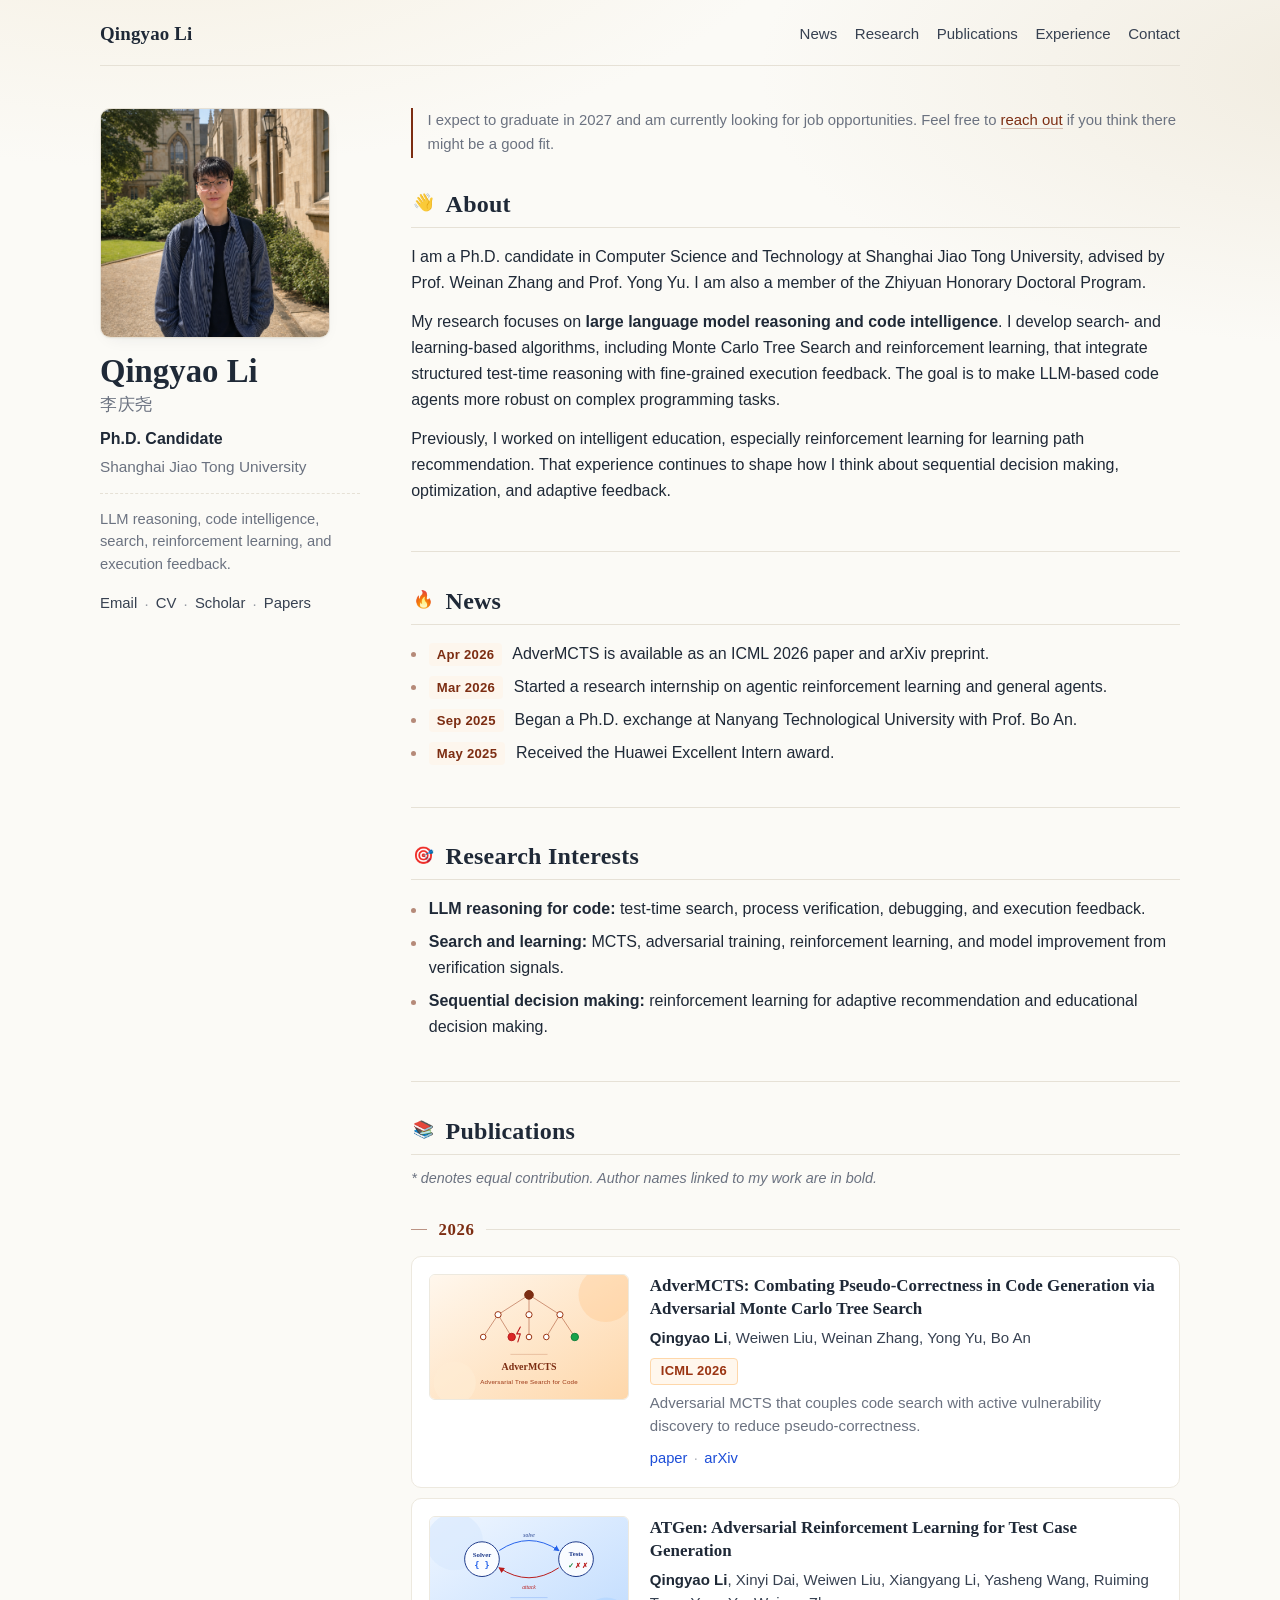
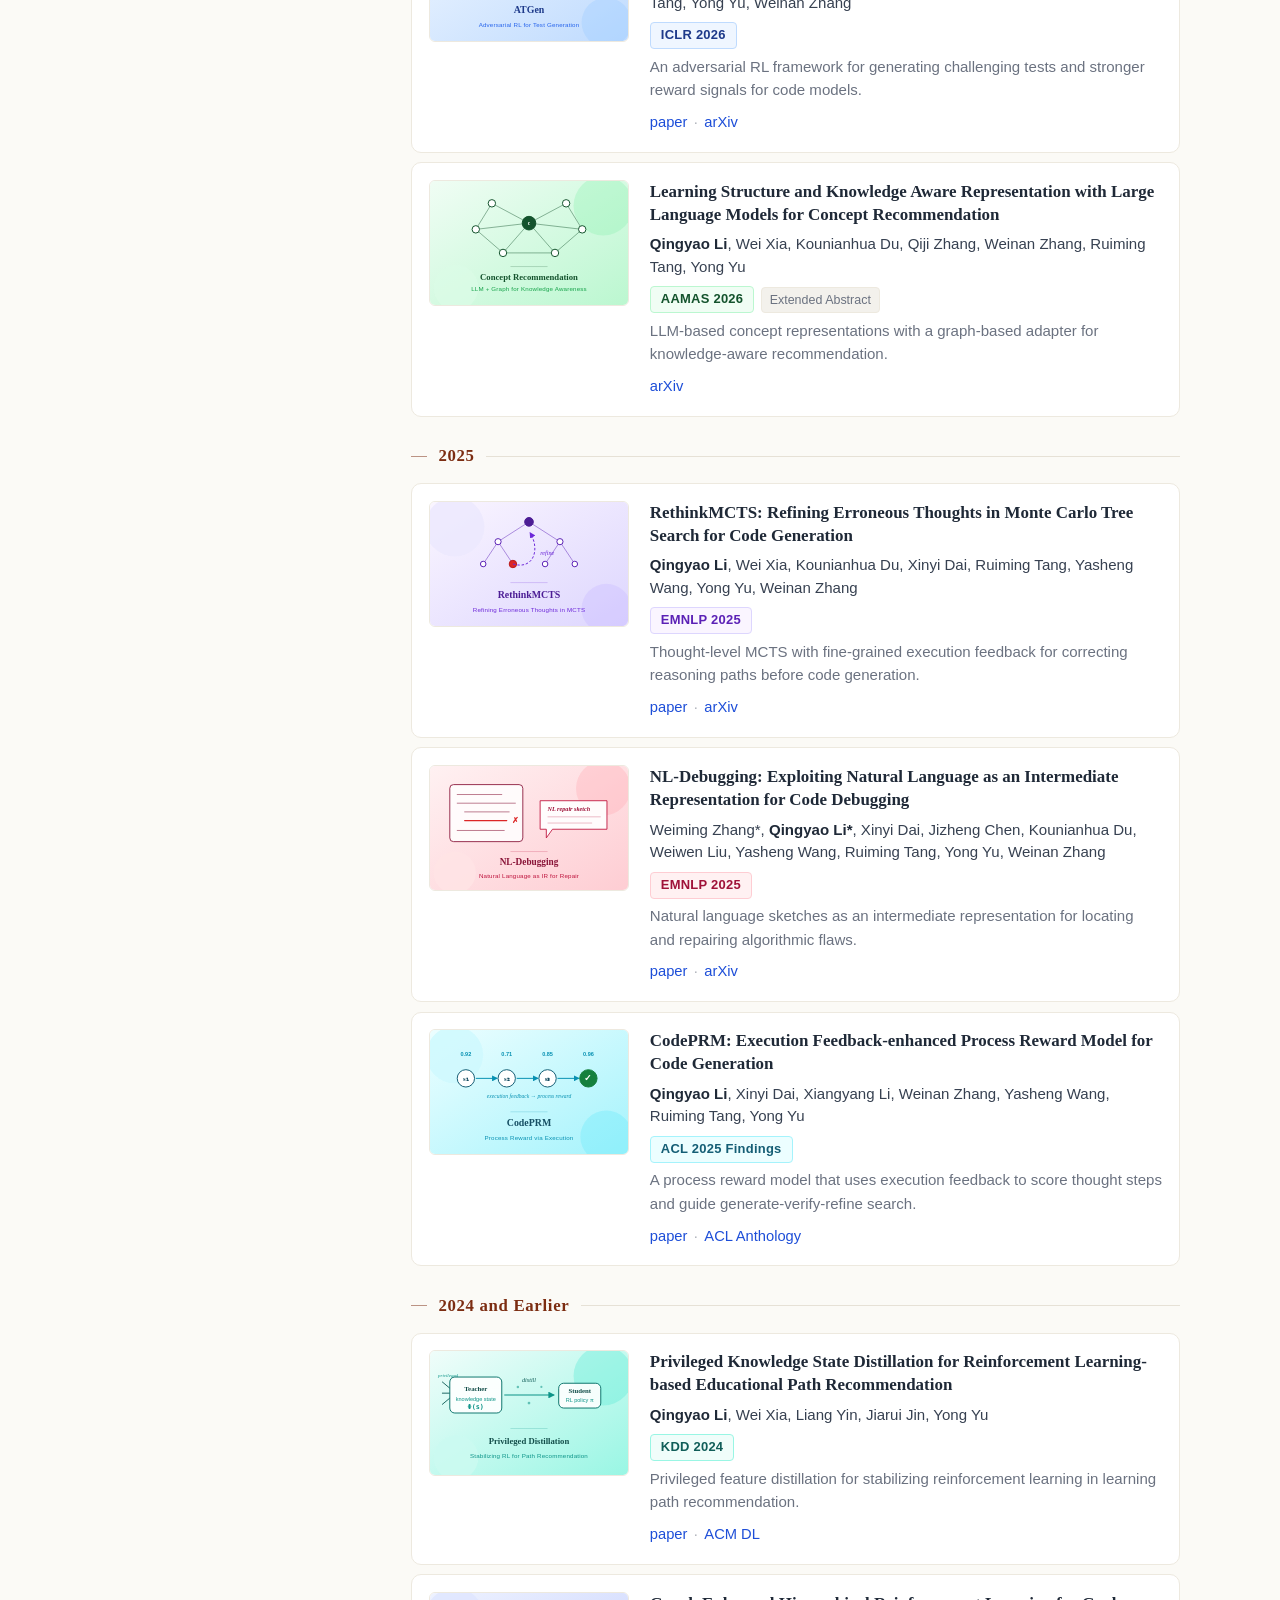
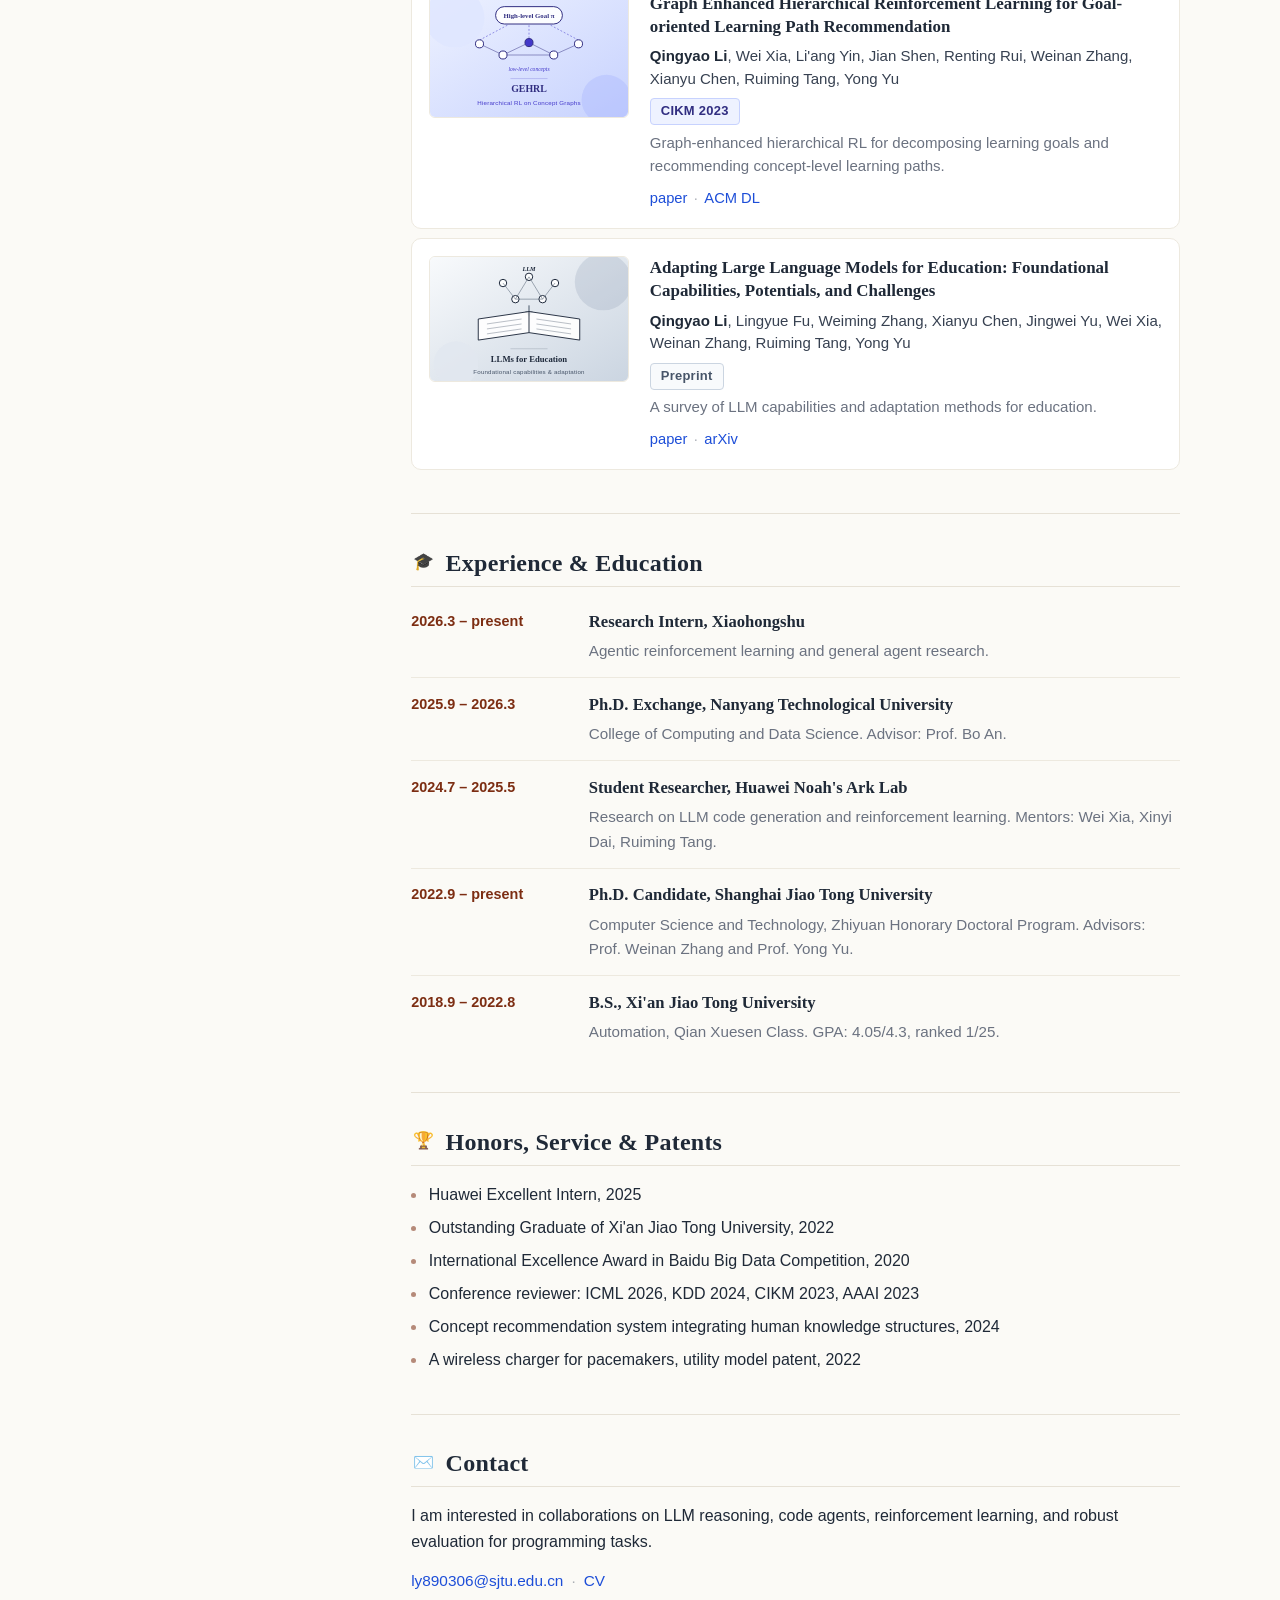
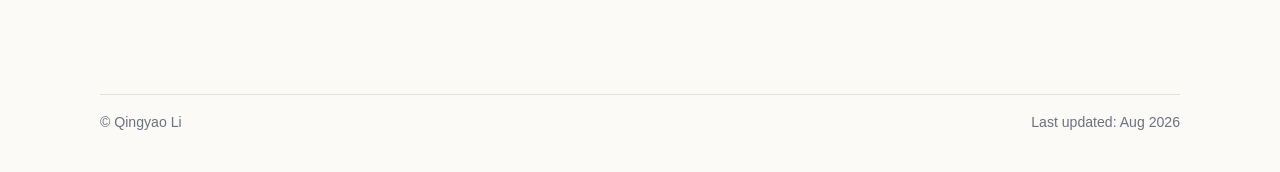
==== commit 1ce20026: "Soften job market notice on homepage Drop the filled badge and callout box in favour of a quiet note" ====
--- a/index.html
+++ b/index.html
@@ -71,17 +71,11 @@
         </aside>
 
         <main id="main" class="content">
-          <aside class="job-market" aria-label="Job market status">
-            <span class="job-market-tag">Job Market</span>
-            <p>
-              I am on the <strong>industry research job market</strong>, looking for research
-              scientist / research engineer roles in LLM reasoning, code intelligence, and agentic
-              reinforcement learning, <strong>available from 2027</strong>. I would be glad to hear
-              from teams working on these topics — feel free to
-              <a href="mailto:ly890306@sjtu.edu.cn">email me</a> or take a look at my
-              <a href="assets/cv/QingyaoLi_CV_English.pdf">CV</a>.
-            </p>
-          </aside>
+          <p class="job-market">
+            I expect to graduate in 2027 and am currently looking for job opportunities.
+            Feel free to <a href="mailto:ly890306@sjtu.edu.cn">reach out</a> if you think
+            there might be a good fit.
+          </p>
 
           <section class="intro" aria-labelledby="intro-title">
             <h2 id="intro-title"><span class="h2-icon" aria-hidden="true">👋</span>About</h2>
--- a/assets/css/styles.css
+++ b/assets/css/styles.css
@@ -233,49 +233,20 @@
   min-width: 0;
 }
 
-/* Job market callout */
+/* Job market note */
 .job-market {
-  display: flex;
-  align-items: baseline;
-  gap: 0.8rem;
-  margin: 0 0 2.1rem;
-  padding: 0.9rem 1.1rem;
-  background: var(--accent-soft);
-  border: 1px solid #f1ddc6;
-  border-left: 3px solid var(--accent);
-  border-radius: 8px;
-}
-
-.job-market-tag {
-  flex: 0 0 auto;
-  padding: 2px 9px;
-  border-radius: 4px;
-  background: var(--accent);
-  color: var(--accent-soft);
-  font-size: 0.76rem;
-  font-weight: 600;
-  letter-spacing: 0.05em;
-  text-transform: uppercase;
-  white-space: nowrap;
-}
-
-.job-market p {
-  margin: 0;
-  color: var(--ink-soft);
-  font-size: 0.95rem;
-  line-height: 1.55;
-}
-
-.job-market strong {
-  color: var(--ink);
-  font-weight: 600;
+  margin: 0 0 1.9rem;
+  padding: 0.1rem 0 0.1rem 0.9rem;
+  border-left: 2px solid var(--accent);
+  color: var(--muted);
+  font-size: 0.93rem;
+  line-height: 1.6;
 }
 
 .job-market a,
 .job-market a:visited {
   color: var(--accent);
-  font-weight: 500;
-  border-bottom: 1px solid rgba(124, 45, 18, 0.3);
+  border-bottom: 1px solid rgba(124, 45, 18, 0.28);
 }
 
 .job-market a:hover {
@@ -764,16 +735,6 @@
     font-size: 1.85rem;
   }
 
-  .job-market {
-    flex-direction: column;
-    gap: 0.5rem;
-    padding: 0.85rem 0.95rem;
-  }
-
-  .job-market-tag {
-    align-self: flex-start;
-  }
-
   .footer {
     flex-direction: column;
     gap: 0.4rem;
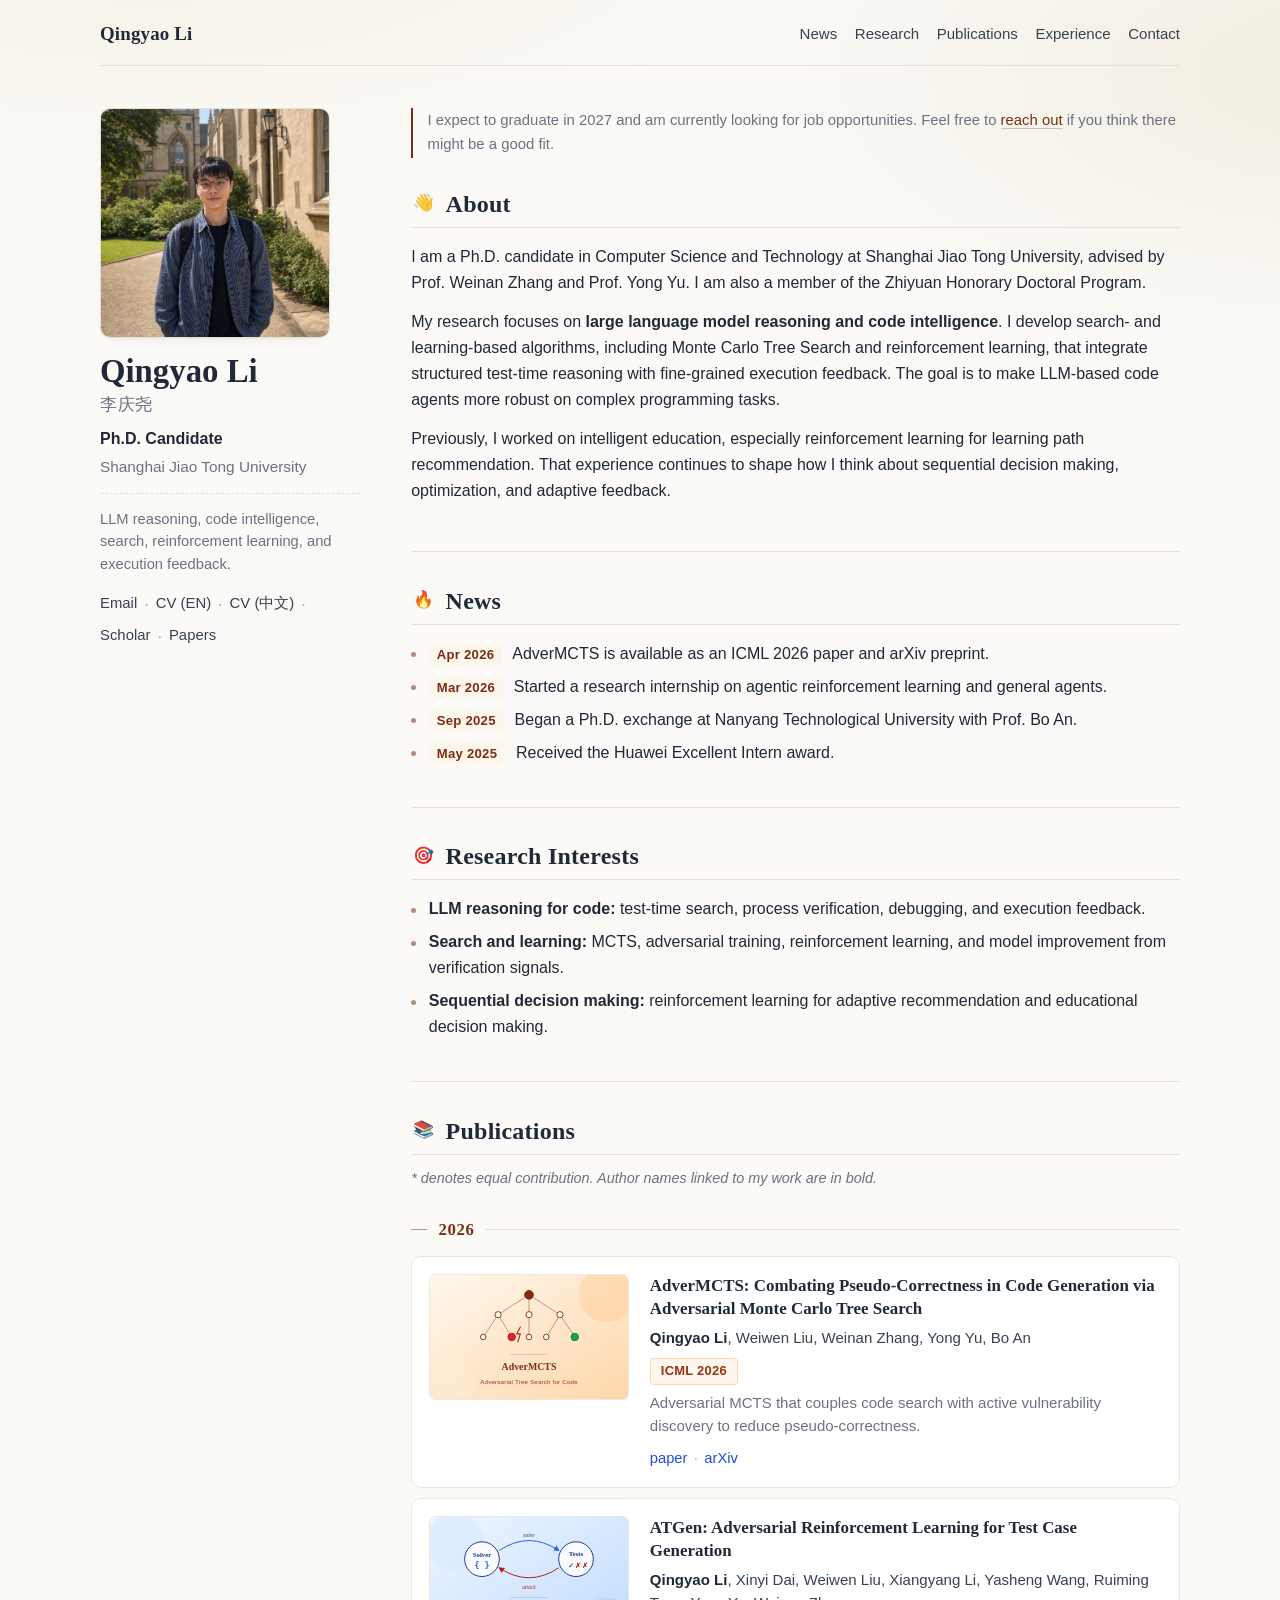
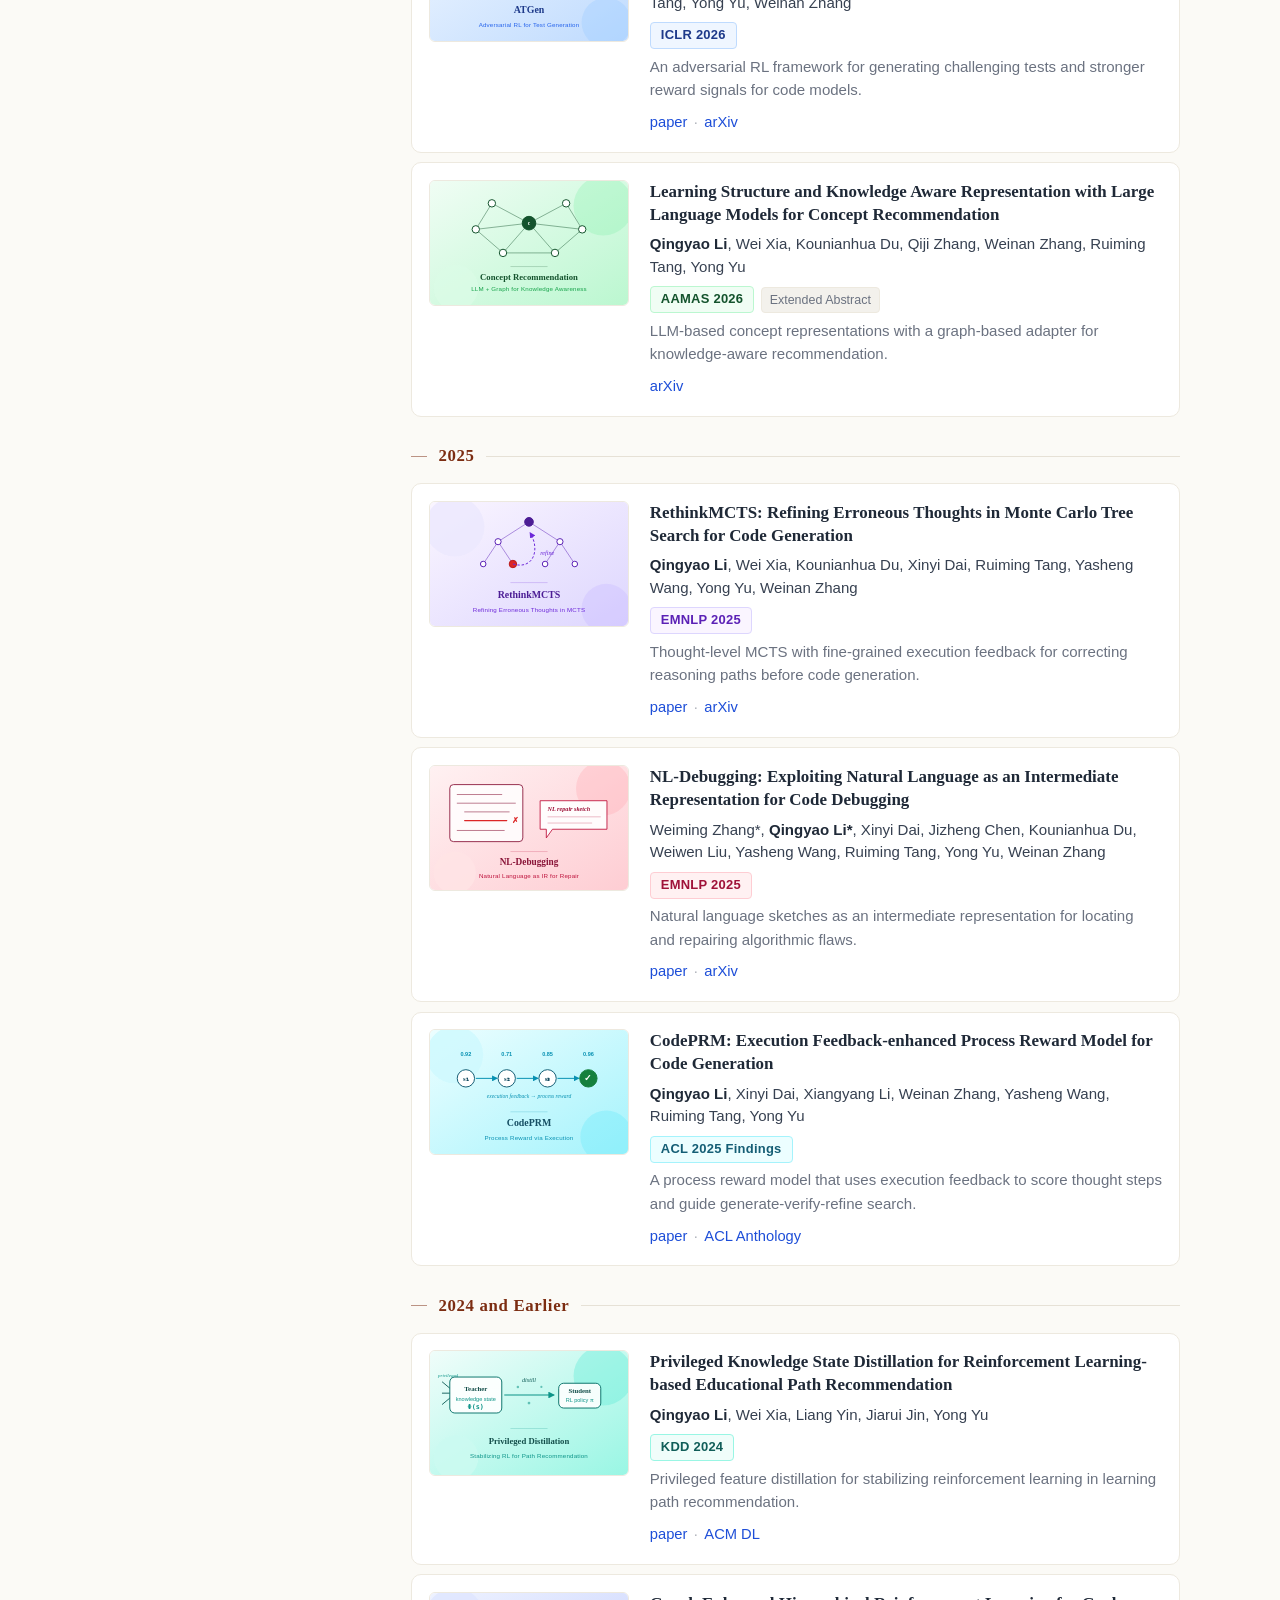
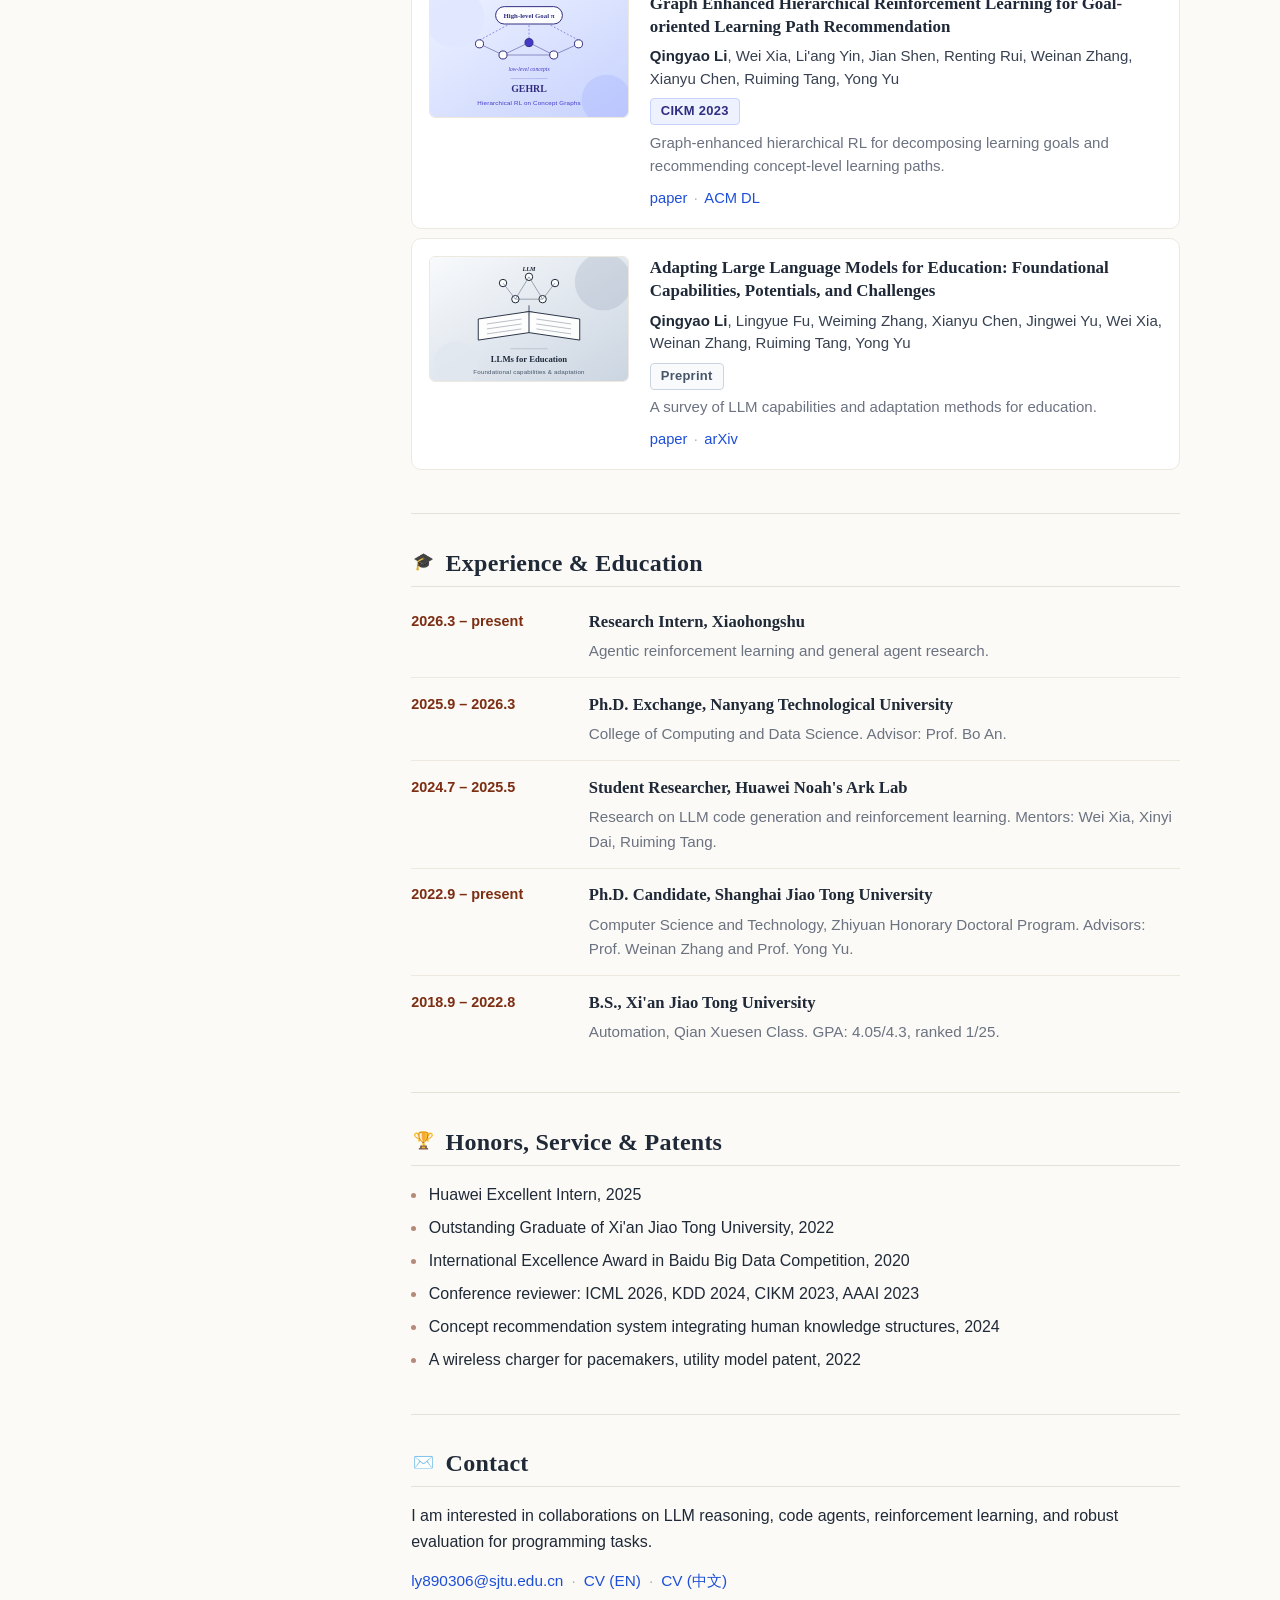
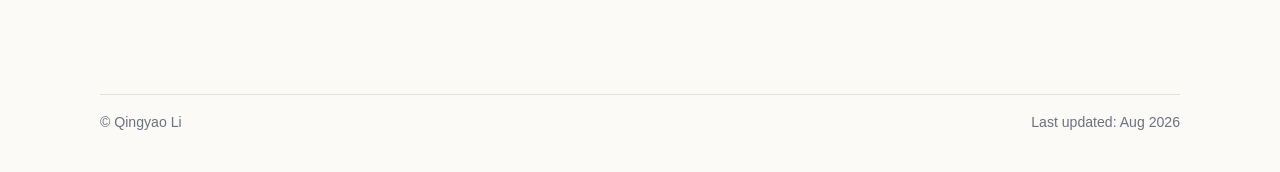
==== commit a7f933f0: "Split CV links into English and Chinese, refresh both Rewrite the English CV against the current Chi" ====
--- a/index.html
+++ b/index.html
@@ -62,7 +62,9 @@
           <div class="profile-links" aria-label="Profile links">
             <a href="mailto:ly890306@sjtu.edu.cn">Email</a>
             <span aria-hidden="true">·</span>
-            <a href="assets/cv/QingyaoLi_CV_English.pdf">CV</a>
+            <a href="assets/cv/QingyaoLi_CV_English.pdf">CV (EN)</a>
+            <span aria-hidden="true">·</span>
+            <a href="assets/cv/QingyaoLi_CV_Chinese.pdf">CV (中文)</a>
             <span aria-hidden="true">·</span>
             <a href="https://scholar.google.com/citations?hl=zh-CN&amp;user=PplsT-oAAAAJ">Scholar</a>
             <span aria-hidden="true">·</span>
@@ -339,7 +341,9 @@
             <p class="links">
               <a href="mailto:ly890306@sjtu.edu.cn">ly890306@sjtu.edu.cn</a>
               <span aria-hidden="true">·</span>
-              <a href="assets/cv/QingyaoLi_CV_English.pdf">CV</a>
+              <a href="assets/cv/QingyaoLi_CV_English.pdf">CV (EN)</a>
+              <span aria-hidden="true">·</span>
+              <a href="assets/cv/QingyaoLi_CV_Chinese.pdf">CV (中文)</a>
             </p>
           </section>
         </main>
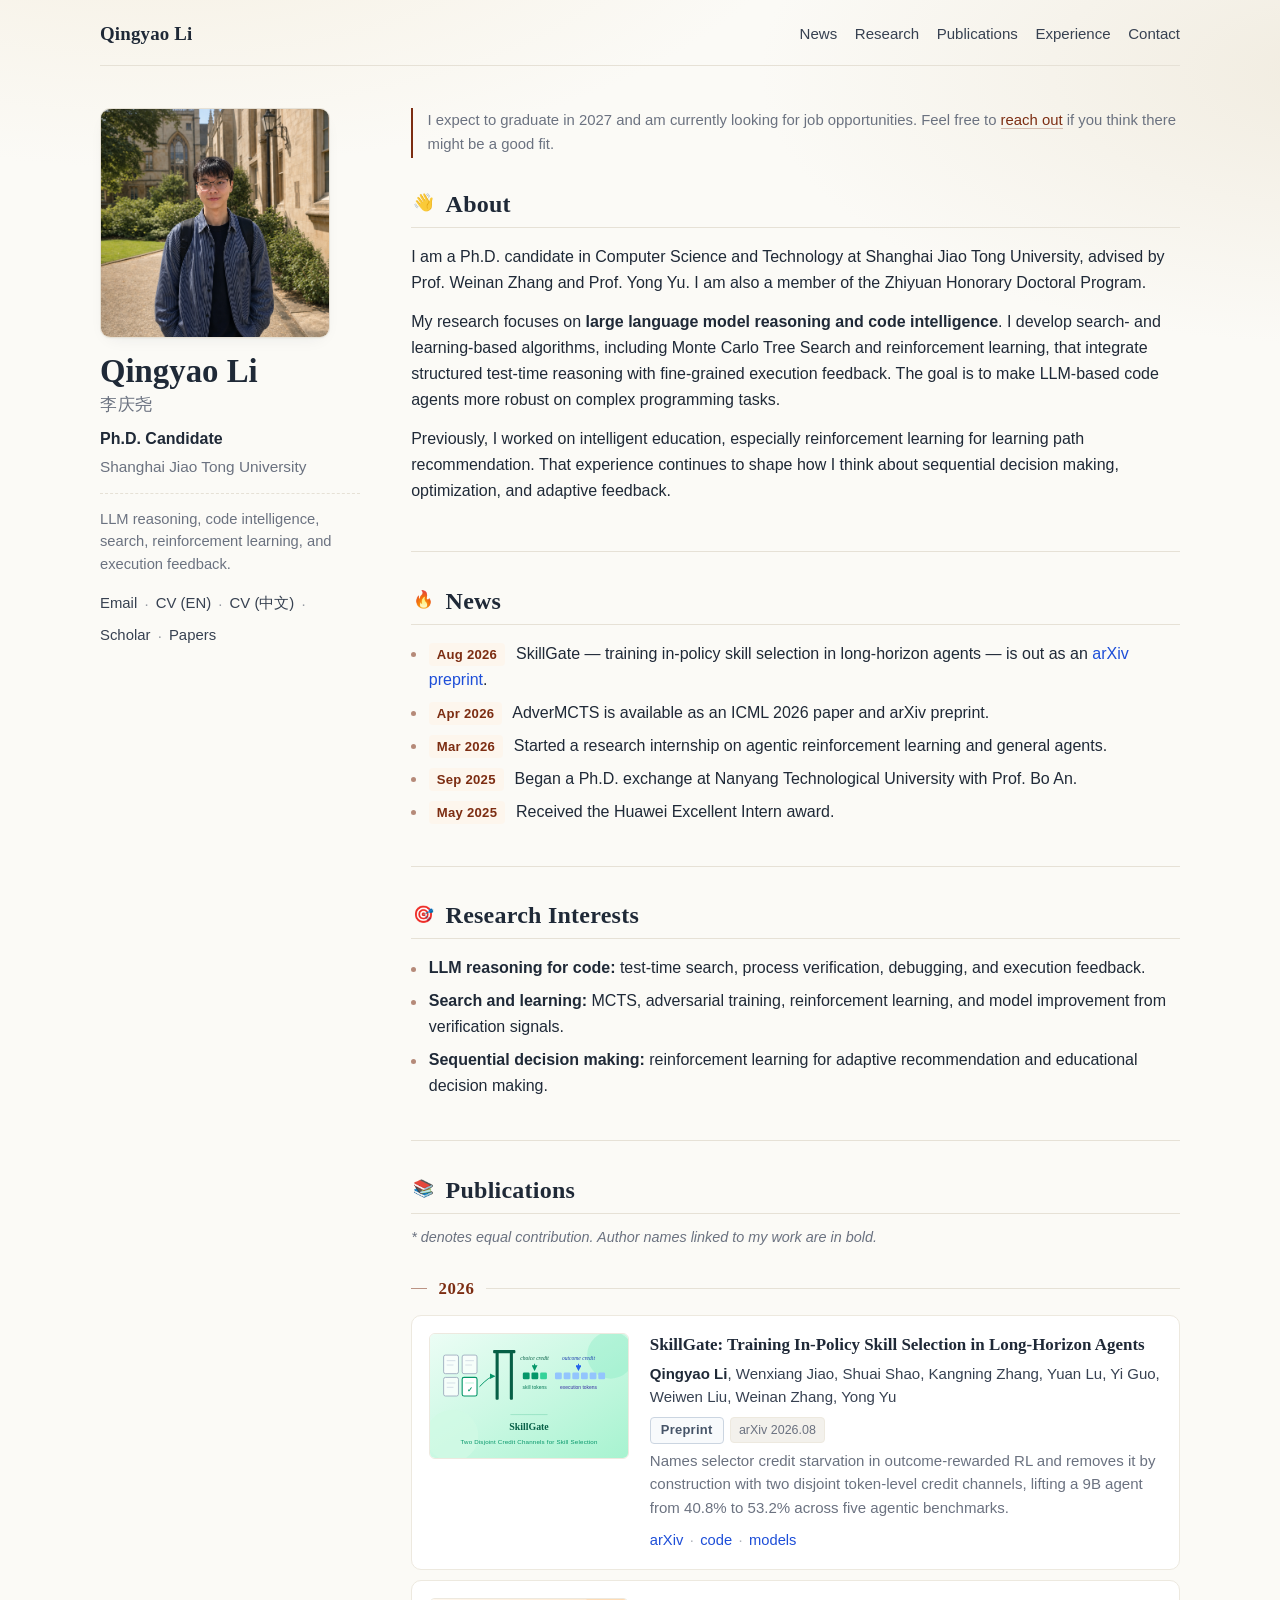
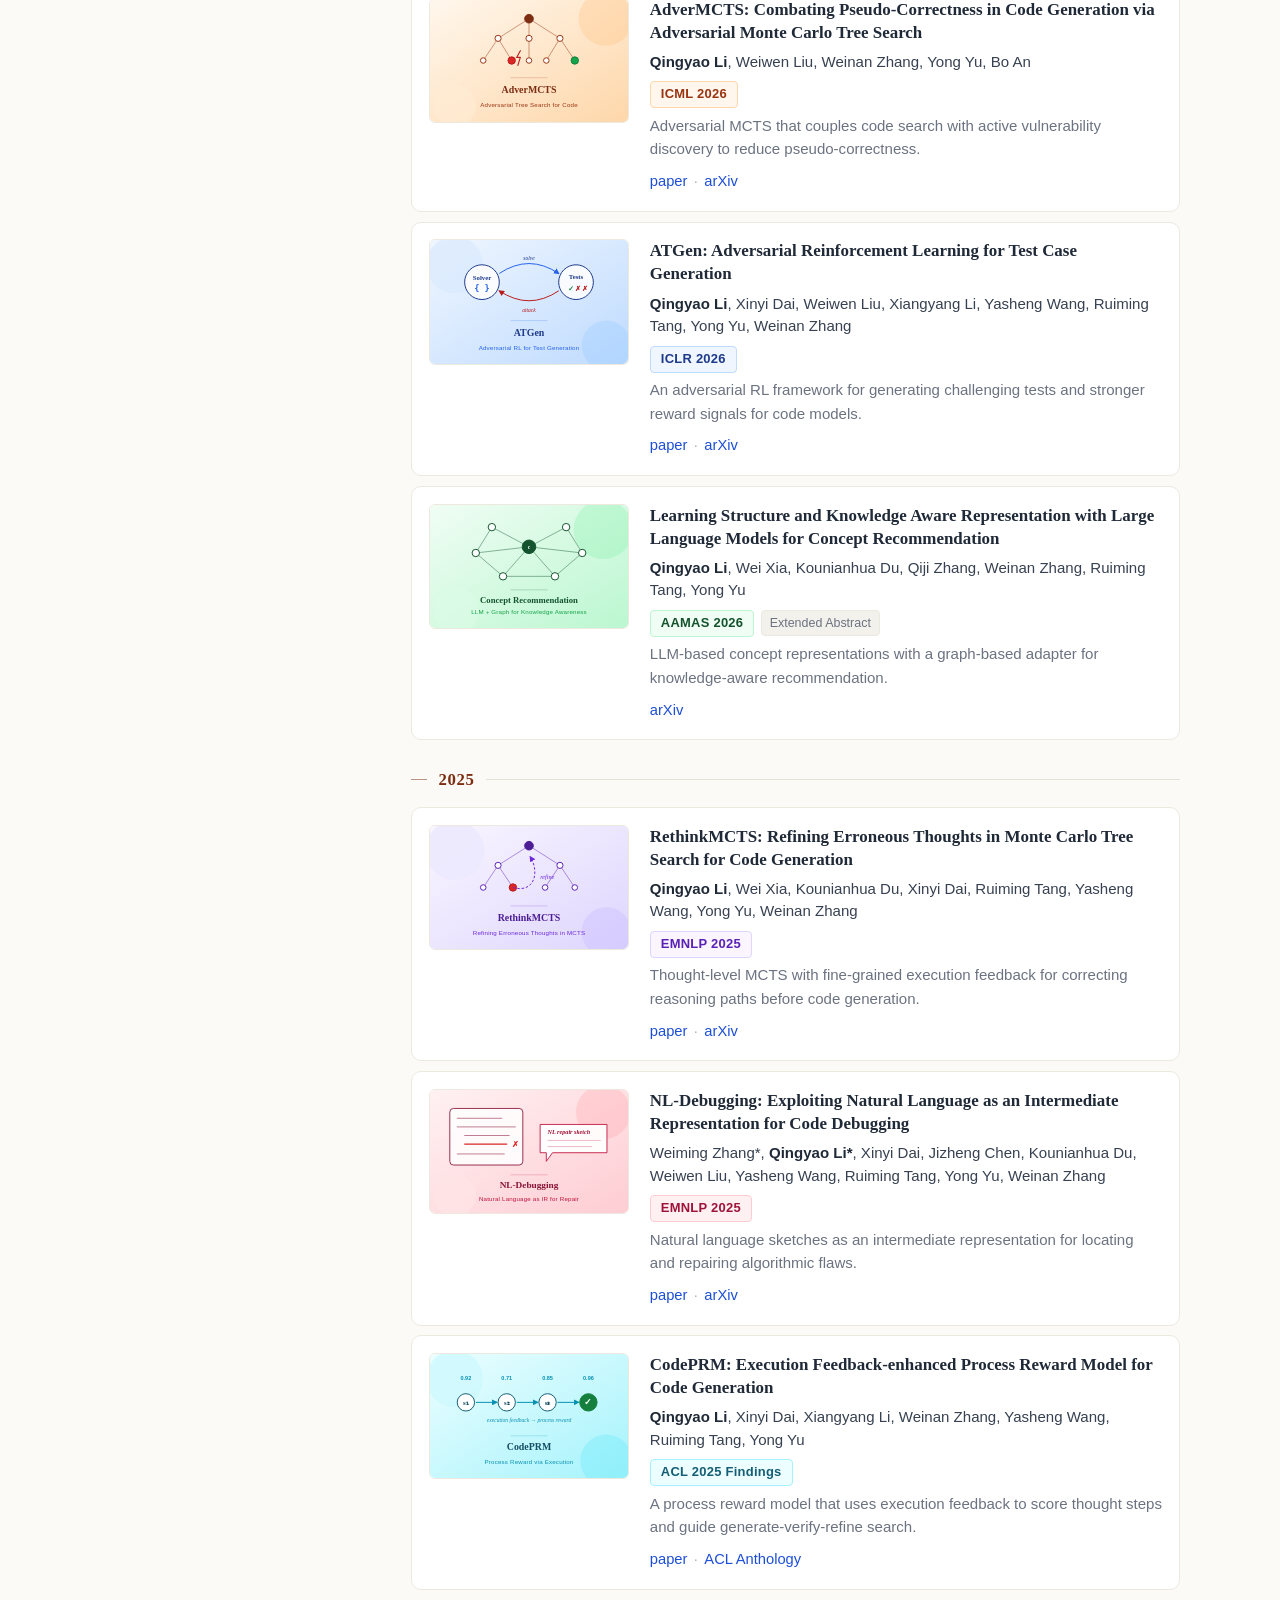
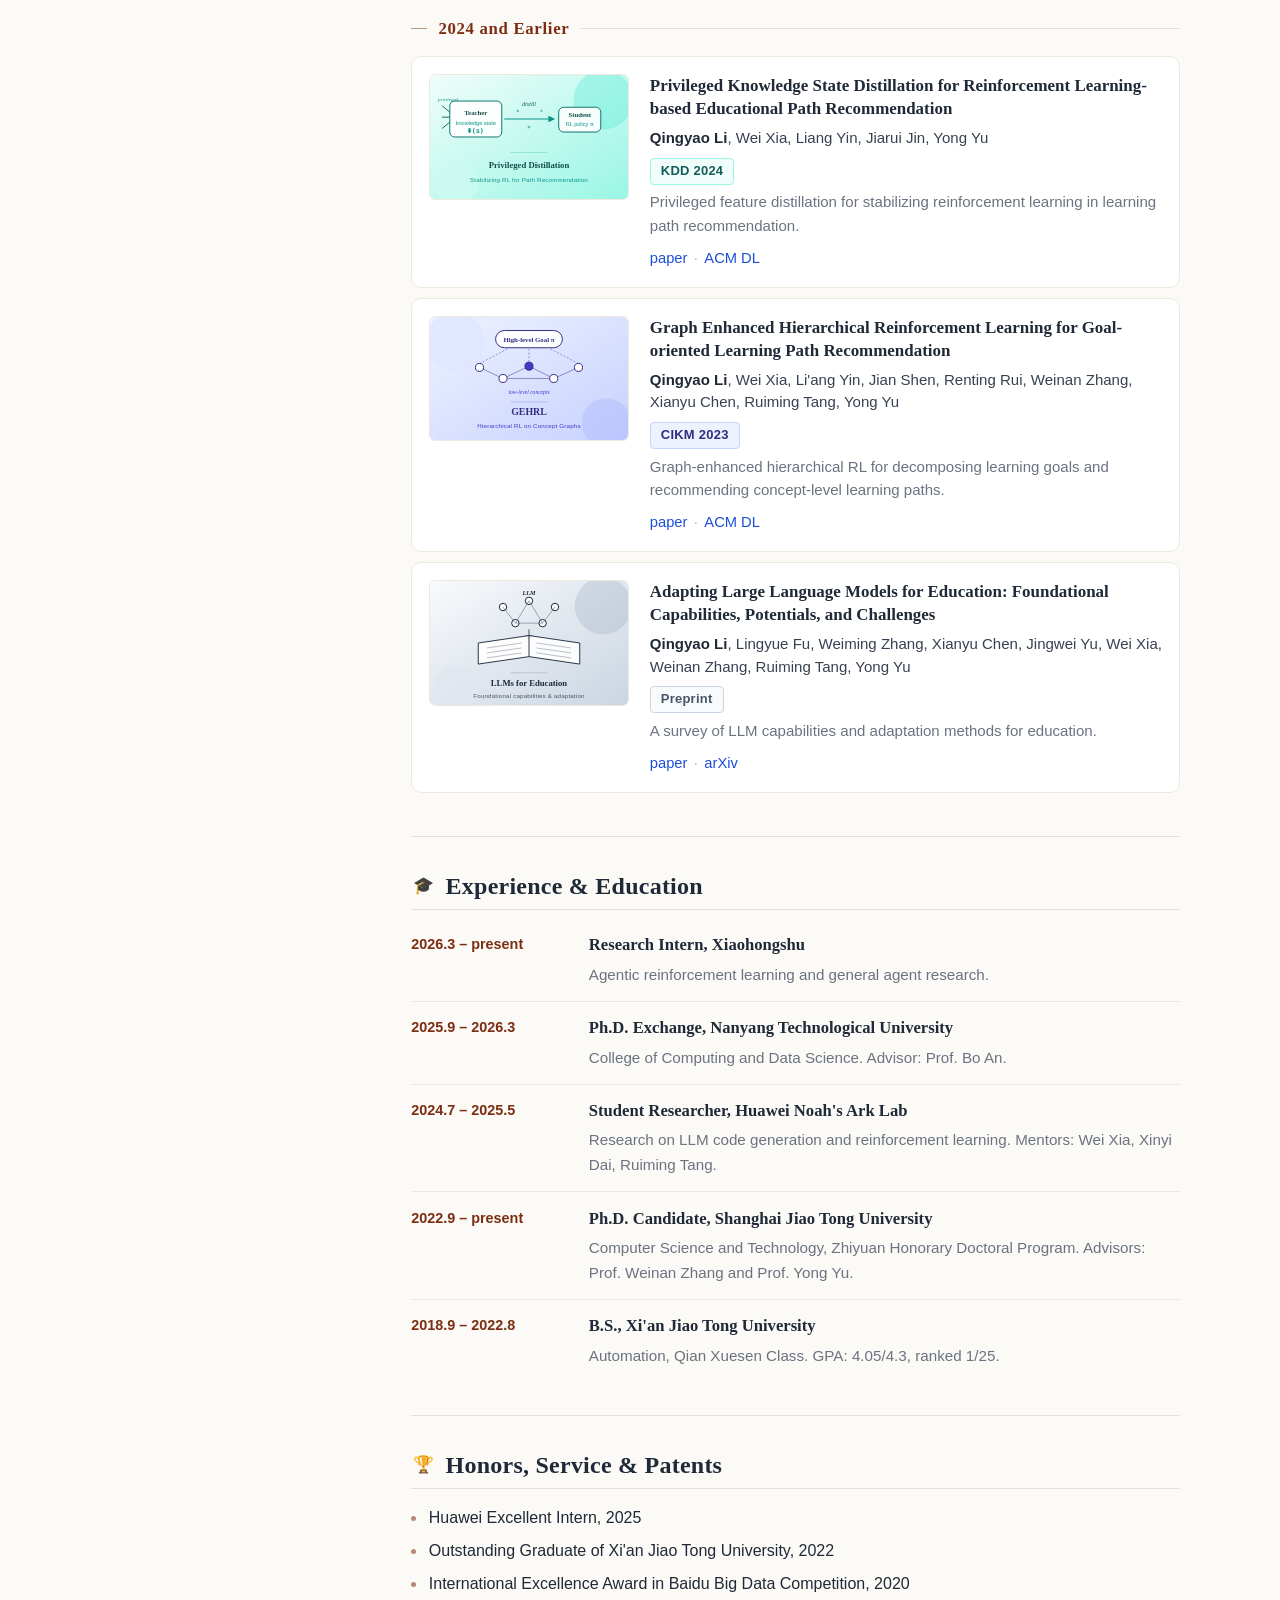
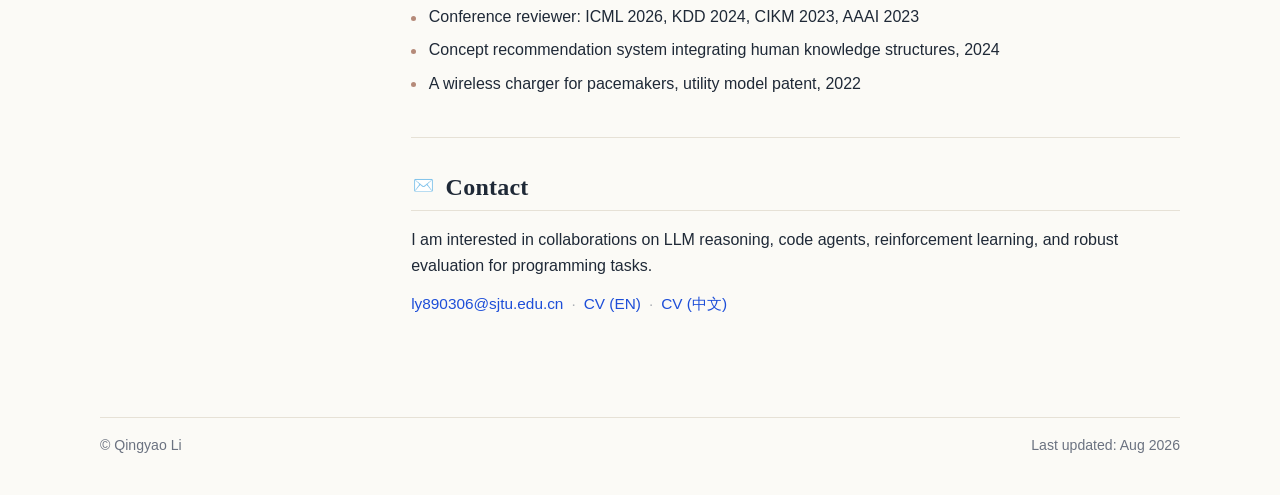
==== commit 8e95cc9c: "Add SkillGate preprint to publications, news, and both CVs SkillGate (arXiv 2608.18852): training in" ====
--- a/index.html
+++ b/index.html
@@ -103,6 +103,7 @@
           <section id="news" aria-labelledby="news-title">
             <h2 id="news-title"><span class="h2-icon" aria-hidden="true">🔥</span>News</h2>
             <ul class="news-list">
+              <li><span>Aug 2026</span> SkillGate — training in-policy skill selection in long-horizon agents — is out as an <a href="https://arxiv.org/abs/2608.18852">arXiv preprint</a>.</li>
               <li><span>Apr 2026</span> AdverMCTS is available as an ICML 2026 paper and arXiv preprint.</li>
               <li><span>Mar 2026</span> Started a research internship on agentic reinforcement learning and general agents.</li>
               <li><span>Sep 2025</span> Began a Ph.D. exchange at Nanyang Technological University with Prof. Bo An.</li>
@@ -124,6 +125,25 @@
             <p class="note">* denotes equal contribution. Author names linked to my work are in bold.</p>
 
             <h3 class="year-heading"><span>2026</span></h3>
+
+            <article class="pub-item">
+              <a class="pub-teaser" href="https://arxiv.org/abs/2608.18852" aria-label="SkillGate teaser">
+                <img src="assets/img/teasers/skillgate.svg" alt="Candidate skills passing a gate into two disjoint credit channels — SkillGate">
+              </a>
+              <div class="pub-body">
+                <h4>SkillGate: Training In-Policy Skill Selection in Long-Horizon Agents</h4>
+                <p class="authors"><strong>Qingyao Li</strong>, Wenxiang Jiao, Shuai Shao, Kangning Zhang, Yuan Lu, Yi Guo, Weiwen Liu, Weinan Zhang, Yong Yu</p>
+                <p class="venue"><span class="venue-badge venue-preprint">Preprint</span> <span class="venue-tag">arXiv 2026.08</span></p>
+                <p class="summary">Names selector credit starvation in outcome-rewarded RL and removes it by construction with two disjoint token-level credit channels, lifting a 9B agent from 40.8% to 53.2% across five agentic benchmarks.</p>
+                <p class="links">
+                  <a href="https://arxiv.org/abs/2608.18852">arXiv</a>
+                  <span aria-hidden="true">·</span>
+                  <a href="https://github.com/DeepExperience/SkillGate">code</a>
+                  <span aria-hidden="true">·</span>
+                  <a href="https://huggingface.co/simonlqy/SkillGate-9B">models</a>
+                </p>
+              </div>
+            </article>
 
             <article class="pub-item">
               <a class="pub-teaser" href="https://arxiv.org/abs/2604.10449" aria-label="AdverMCTS teaser">
